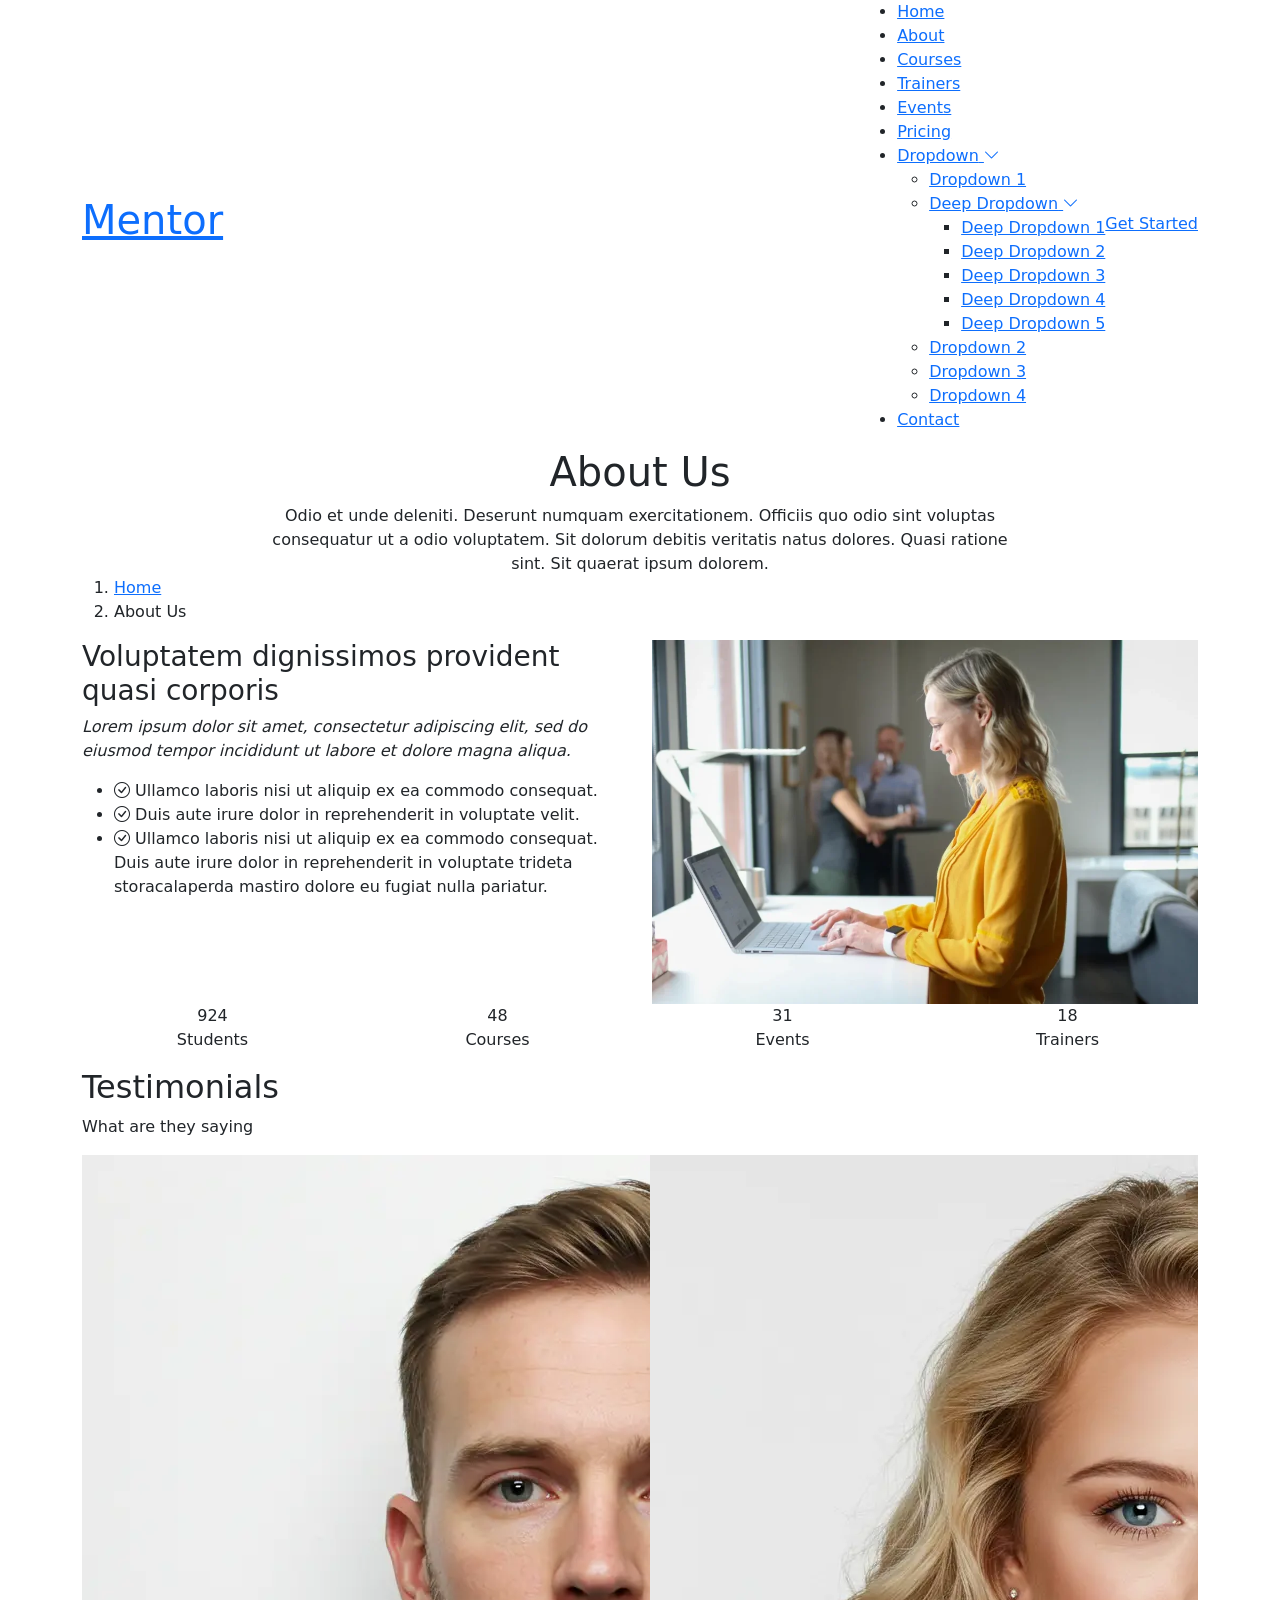
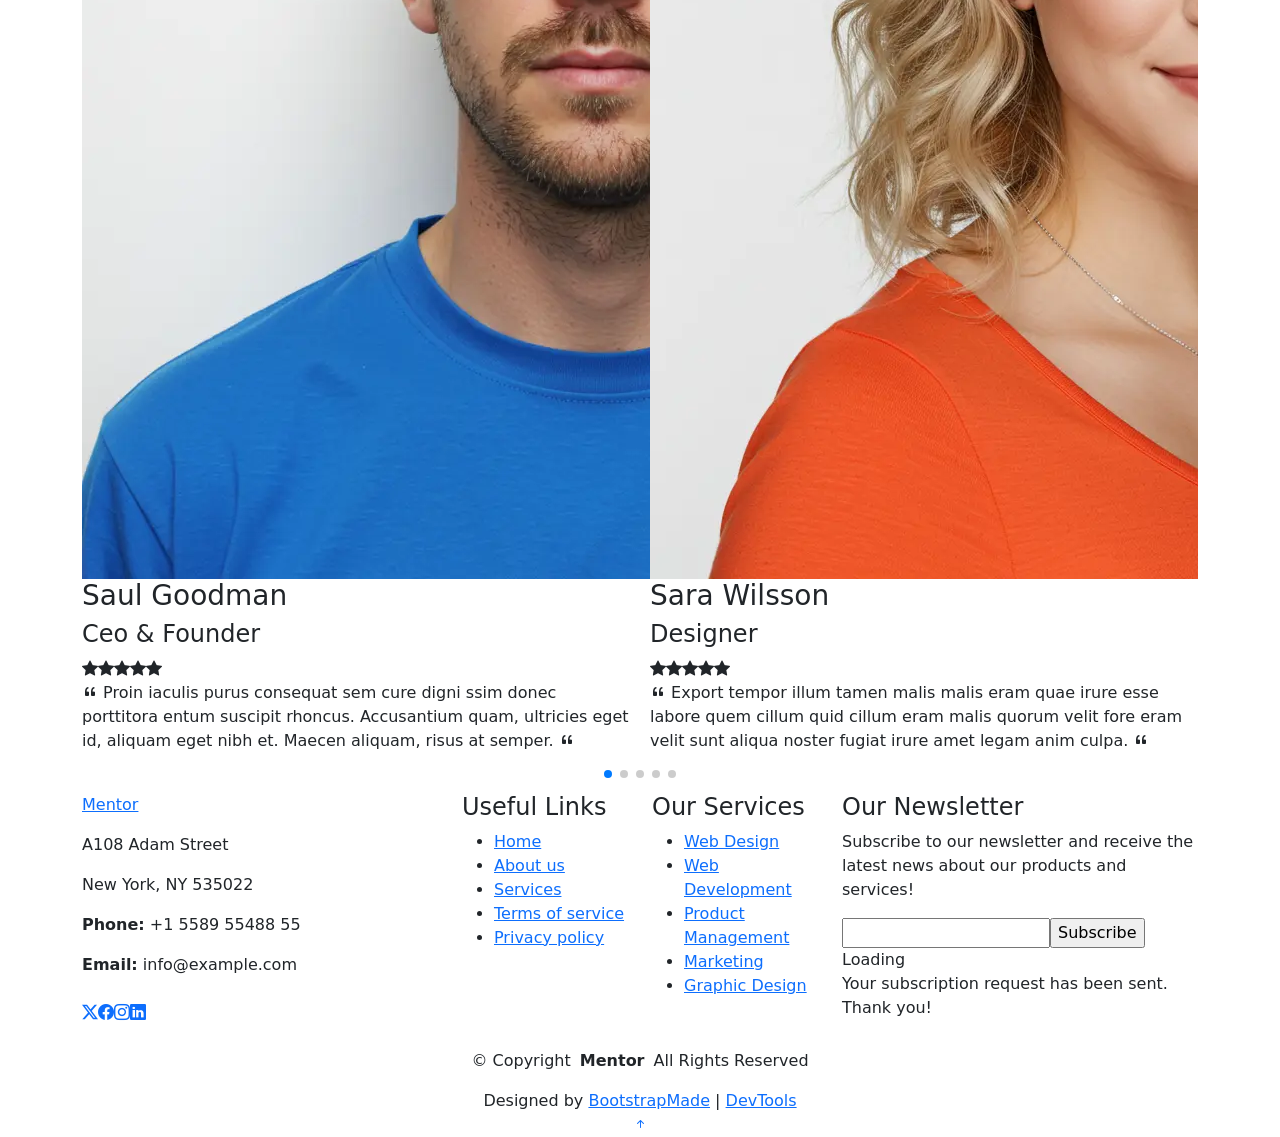
==== about.html @ c742a9a2 "first commit" ====
<!DOCTYPE html>
<html lang="en">

<head>
  <meta charset="utf-8">
  <meta content="width=device-width, initial-scale=1.0" name="viewport">
  <title>About - Mentor Bootstrap Template</title>
  <meta name="description" content="">
  <meta name="keywords" content="">

  <!-- Favicons -->
  <link href="assets/img/favicon.png" rel="icon">
  <link href="assets/img/apple-touch-icon.png" rel="apple-touch-icon">

  <!-- Fonts -->
  <link href="https://fonts.googleapis.com" rel="preconnect">
  <link href="https://fonts.gstatic.com" rel="preconnect" crossorigin>
  <link href="https://fonts.googleapis.com/css2?family=Open+Sans:ital,wght@0,300;0,400;0,500;0,600;0,700;0,800;1,300;1,400;1,500;1,600;1,700;1,800&family=Poppins:ital,wght@0,100;0,200;0,300;0,400;0,500;0,600;0,700;0,800;0,900;1,100;1,200;1,300;1,400;1,500;1,600;1,700;1,800;1,900&family=Raleway:ital,wght@0,100;0,200;0,300;0,400;0,500;0,600;0,700;0,800;0,900;1,100;1,200;1,300;1,400;1,500;1,600;1,700;1,800;1,900&display=swap" rel="stylesheet">

  <!-- Vendor CSS Files -->
  <link href="assets/vendor/bootstrap/css/bootstrap.min.css" rel="stylesheet">
  <link href="assets/vendor/bootstrap-icons/bootstrap-icons.css" rel="stylesheet">
  <link href="assets/vendor/aos/aos.css" rel="stylesheet">
  <link href="assets/vendor/glightbox/css/glightbox.min.css" rel="stylesheet">
  <link href="assets/vendor/swiper/swiper-bundle.min.css" rel="stylesheet">

  <!-- Main CSS File -->
  <link href="assets/css/main.css" rel="stylesheet">

  <!-- =======================================================
  * Template Name: Mentor
  * Template URL: https://bootstrapmade.com/mentor-free-education-bootstrap-theme/
  * Updated: Jul 07 2025 with Bootstrap v5.3.7
  * Author: BootstrapMade.com
  * License: https://bootstrapmade.com/license/
  ======================================================== -->
</head>

<body class="about-page">

  <header id="header" class="header d-flex align-items-center sticky-top">
    <div class="container-fluid container-xl position-relative d-flex align-items-center">

      <a href="index.html" class="logo d-flex align-items-center me-auto">
        <!-- Uncomment the line below if you also wish to use an image logo -->
        <!-- <img src="assets/img/logo.webp" alt=""> -->
        <h1 class="sitename">Mentor</h1>
      </a>

      <nav id="navmenu" class="navmenu">
        <ul>
          <li><a href="index.html">Home<br></a></li>
          <li><a href="about.html" class="active">About</a></li>
          <li><a href="courses.html">Courses</a></li>
          <li><a href="trainers.html">Trainers</a></li>
          <li><a href="events.html">Events</a></li>
          <li><a href="pricing.html">Pricing</a></li>
          <li class="dropdown"><a href="#"><span>Dropdown</span> <i class="bi bi-chevron-down toggle-dropdown"></i></a>
            <ul>
              <li><a href="#">Dropdown 1</a></li>
              <li class="dropdown"><a href="#"><span>Deep Dropdown</span> <i class="bi bi-chevron-down toggle-dropdown"></i></a>
                <ul>
                  <li><a href="#">Deep Dropdown 1</a></li>
                  <li><a href="#">Deep Dropdown 2</a></li>
                  <li><a href="#">Deep Dropdown 3</a></li>
                  <li><a href="#">Deep Dropdown 4</a></li>
                  <li><a href="#">Deep Dropdown 5</a></li>
                </ul>
              </li>
              <li><a href="#">Dropdown 2</a></li>
              <li><a href="#">Dropdown 3</a></li>
              <li><a href="#">Dropdown 4</a></li>
            </ul>
          </li>
          <li><a href="contact.html">Contact</a></li>
        </ul>
        <i class="mobile-nav-toggle d-xl-none bi bi-list"></i>
      </nav>

      <a class="btn-getstarted" href="courses.html">Get Started</a>

    </div>
  </header>

  <main class="main">

    <!-- Page Title -->
    <div class="page-title" data-aos="fade">
      <div class="heading">
        <div class="container">
          <div class="row d-flex justify-content-center text-center">
            <div class="col-lg-8">
              <h1>About Us<br></h1>
              <p class="mb-0">Odio et unde deleniti. Deserunt numquam exercitationem. Officiis quo odio sint voluptas consequatur ut a odio voluptatem. Sit dolorum debitis veritatis natus dolores. Quasi ratione sint. Sit quaerat ipsum dolorem.</p>
            </div>
          </div>
        </div>
      </div>
      <nav class="breadcrumbs">
        <div class="container">
          <ol>
            <li><a href="index.html">Home</a></li>
            <li class="current">About Us<br></li>
          </ol>
        </div>
      </nav>
    </div><!-- End Page Title -->

    <!-- About Us Section -->
    <section id="about-us" class="section about-us">

      <div class="container">

        <div class="row gy-4">

          <div class="col-lg-6 order-1 order-lg-2" data-aos="fade-up" data-aos-delay="100">
            <img src="assets/img/about/about-1.webp" class="img-fluid" alt="">
          </div>

          <div class="col-lg-6 order-2 order-lg-1 content" data-aos="fade-up" data-aos-delay="200">
            <h3>Voluptatem dignissimos provident quasi corporis</h3>
            <p class="fst-italic">
              Lorem ipsum dolor sit amet, consectetur adipiscing elit, sed do eiusmod tempor incididunt ut labore et dolore
              magna aliqua.
            </p>
            <ul>
              <li><i class="bi bi-check-circle"></i> <span>Ullamco laboris nisi ut aliquip ex ea commodo consequat.</span></li>
              <li><i class="bi bi-check-circle"></i> <span>Duis aute irure dolor in reprehenderit in voluptate velit.</span></li>
              <li><i class="bi bi-check-circle"></i> <span>Ullamco laboris nisi ut aliquip ex ea commodo consequat. Duis aute irure dolor in reprehenderit in voluptate trideta storacalaperda mastiro dolore eu fugiat nulla pariatur.</span></li>
            </ul>
          </div>

        </div>

      </div>

    </section><!-- /About Us Section -->

    <!-- Counts Section -->
    <section id="counts" class="section counts light-background">

      <div class="container" data-aos="fade-up" data-aos-delay="100">

        <div class="row gy-4">

          <div class="col-lg-3 col-md-6">
            <div class="stats-item text-center w-100 h-100">
              <span data-purecounter-start="0" data-purecounter-end="1232" data-purecounter-duration="1" class="purecounter"></span>
              <p>Students</p>
            </div>
          </div><!-- End Stats Item -->

          <div class="col-lg-3 col-md-6">
            <div class="stats-item text-center w-100 h-100">
              <span data-purecounter-start="0" data-purecounter-end="64" data-purecounter-duration="1" class="purecounter"></span>
              <p>Courses</p>
            </div>
          </div><!-- End Stats Item -->

          <div class="col-lg-3 col-md-6">
            <div class="stats-item text-center w-100 h-100">
              <span data-purecounter-start="0" data-purecounter-end="42" data-purecounter-duration="1" class="purecounter"></span>
              <p>Events</p>
            </div>
          </div><!-- End Stats Item -->

          <div class="col-lg-3 col-md-6">
            <div class="stats-item text-center w-100 h-100">
              <span data-purecounter-start="0" data-purecounter-end="24" data-purecounter-duration="1" class="purecounter"></span>
              <p>Trainers</p>
            </div>
          </div><!-- End Stats Item -->

        </div>

      </div>

    </section><!-- /Counts Section -->

    <!-- Testimonials Section -->
    <section id="testimonials" class="testimonials section">

      <!-- Section Title -->
      <div class="container section-title" data-aos="fade-up">
        <h2>Testimonials</h2>
        <p>What are they saying</p>
      </div><!-- End Section Title -->

      <div class="container" data-aos="fade-up" data-aos-delay="100">

        <div class="swiper init-swiper">
          <script type="application/json" class="swiper-config">
            {
              "loop": true,
              "speed": 600,
              "autoplay": {
                "delay": 5000
              },
              "slidesPerView": "auto",
              "pagination": {
                "el": ".swiper-pagination",
                "type": "bullets",
                "clickable": true
              },
              "breakpoints": {
                "320": {
                  "slidesPerView": 1,
                  "spaceBetween": 40
                },
                "1200": {
                  "slidesPerView": 2,
                  "spaceBetween": 20
                }
              }
            }
          </script>
          <div class="swiper-wrapper">

            <div class="swiper-slide">
              <div class="testimonial-wrap">
                <div class="testimonial-item">
                  <img src="assets/img/person/person-m-9.webp" class="testimonial-img" alt="">
                  <h3>Saul Goodman</h3>
                  <h4>Ceo &amp; Founder</h4>
                  <div class="stars">
                    <i class="bi bi-star-fill"></i><i class="bi bi-star-fill"></i><i class="bi bi-star-fill"></i><i class="bi bi-star-fill"></i><i class="bi bi-star-fill"></i>
                  </div>
                  <p>
                    <i class="bi bi-quote quote-icon-left"></i>
                    <span>Proin iaculis purus consequat sem cure digni ssim donec porttitora entum suscipit rhoncus. Accusantium quam, ultricies eget id, aliquam eget nibh et. Maecen aliquam, risus at semper.</span>
                    <i class="bi bi-quote quote-icon-right"></i>
                  </p>
                </div>
              </div>
            </div><!-- End testimonial item -->

            <div class="swiper-slide">
              <div class="testimonial-wrap">
                <div class="testimonial-item">
                  <img src="assets/img/person/person-f-5.webp" class="testimonial-img" alt="">
                  <h3>Sara Wilsson</h3>
                  <h4>Designer</h4>
                  <div class="stars">
                    <i class="bi bi-star-fill"></i><i class="bi bi-star-fill"></i><i class="bi bi-star-fill"></i><i class="bi bi-star-fill"></i><i class="bi bi-star-fill"></i>
                  </div>
                  <p>
                    <i class="bi bi-quote quote-icon-left"></i>
                    <span>Export tempor illum tamen malis malis eram quae irure esse labore quem cillum quid cillum eram malis quorum velit fore eram velit sunt aliqua noster fugiat irure amet legam anim culpa.</span>
                    <i class="bi bi-quote quote-icon-right"></i>
                  </p>
                </div>
              </div>
            </div><!-- End testimonial item -->

            <div class="swiper-slide">
              <div class="testimonial-wrap">
                <div class="testimonial-item">
                  <img src="assets/img/person/person-f-12.webp" class="testimonial-img" alt="">
                  <h3>Jena Karlis</h3>
                  <h4>Store Owner</h4>
                  <div class="stars">
                    <i class="bi bi-star-fill"></i><i class="bi bi-star-fill"></i><i class="bi bi-star-fill"></i><i class="bi bi-star-fill"></i><i class="bi bi-star-fill"></i>
                  </div>
                  <p>
                    <i class="bi bi-quote quote-icon-left"></i>
                    <span>Enim nisi quem export duis labore cillum quae magna enim sint quorum nulla quem veniam duis minim tempor labore quem eram duis noster aute amet eram fore quis sint minim.</span>
                    <i class="bi bi-quote quote-icon-right"></i>
                  </p>
                </div>
              </div>
            </div><!-- End testimonial item -->

            <div class="swiper-slide">
              <div class="testimonial-wrap">
                <div class="testimonial-item">
                  <img src="assets/img/person/person-m-12.webp" class="testimonial-img" alt="">
                  <h3>Matt Brandon</h3>
                  <h4>Freelancer</h4>
                  <div class="stars">
                    <i class="bi bi-star-fill"></i><i class="bi bi-star-fill"></i><i class="bi bi-star-fill"></i><i class="bi bi-star-fill"></i><i class="bi bi-star-fill"></i>
                  </div>
                  <p>
                    <i class="bi bi-quote quote-icon-left"></i>
                    <span>Fugiat enim eram quae cillum dolore dolor amet nulla culpa multos export minim fugiat minim velit minim dolor enim duis veniam ipsum anim magna sunt elit fore quem dolore labore illum veniam.</span>
                    <i class="bi bi-quote quote-icon-right"></i>
                  </p>
                </div>
              </div>
            </div><!-- End testimonial item -->

            <div class="swiper-slide">
              <div class="testimonial-wrap">
                <div class="testimonial-item">
                  <img src="assets/img/person/person-m-13.webp" class="testimonial-img" alt="">
                  <h3>John Larson</h3>
                  <h4>Entrepreneur</h4>
                  <div class="stars">
                    <i class="bi bi-star-fill"></i><i class="bi bi-star-fill"></i><i class="bi bi-star-fill"></i><i class="bi bi-star-fill"></i><i class="bi bi-star-fill"></i>
                  </div>
                  <p>
                    <i class="bi bi-quote quote-icon-left"></i>
                    <span>Quis quorum aliqua sint quem legam fore sunt eram irure aliqua veniam tempor noster veniam enim culpa labore duis sunt culpa nulla illum cillum fugiat legam esse veniam culpa fore nisi cillum quid.</span>
                    <i class="bi bi-quote quote-icon-right"></i>
                  </p>
                </div>
              </div>
            </div><!-- End testimonial item -->

          </div>
          <div class="swiper-pagination"></div>
        </div>

      </div>

    </section><!-- /Testimonials Section -->

  </main>

  <footer id="footer" class="footer position-relative light-background">

    <div class="container footer-top">
      <div class="row gy-4">
        <div class="col-lg-4 col-md-6 footer-about">
          <a href="index.html" class="logo d-flex align-items-center">
            <span class="sitename">Mentor</span>
          </a>
          <div class="footer-contact pt-3">
            <p>A108 Adam Street</p>
            <p>New York, NY 535022</p>
            <p class="mt-3"><strong>Phone:</strong> <span>+1 5589 55488 55</span></p>
            <p><strong>Email:</strong> <span>info@example.com</span></p>
          </div>
          <div class="social-links d-flex mt-4">
            <a href=""><i class="bi bi-twitter-x"></i></a>
            <a href=""><i class="bi bi-facebook"></i></a>
            <a href=""><i class="bi bi-instagram"></i></a>
            <a href=""><i class="bi bi-linkedin"></i></a>
          </div>
        </div>

        <div class="col-lg-2 col-md-3 footer-links">
          <h4>Useful Links</h4>
          <ul>
            <li><a href="#">Home</a></li>
            <li><a href="#">About us</a></li>
            <li><a href="#">Services</a></li>
            <li><a href="#">Terms of service</a></li>
            <li><a href="#">Privacy policy</a></li>
          </ul>
        </div>

        <div class="col-lg-2 col-md-3 footer-links">
          <h4>Our Services</h4>
          <ul>
            <li><a href="#">Web Design</a></li>
            <li><a href="#">Web Development</a></li>
            <li><a href="#">Product Management</a></li>
            <li><a href="#">Marketing</a></li>
            <li><a href="#">Graphic Design</a></li>
          </ul>
        </div>

        <div class="col-lg-4 col-md-12 footer-newsletter">
          <h4>Our Newsletter</h4>
          <p>Subscribe to our newsletter and receive the latest news about our products and services!</p>
          <form action="#" method="post" class="email-form">
            <div class="newsletter-form"><input type="email" name="email"><input type="submit" value="Subscribe"></div>
            <div class="loading">Loading</div>
            <div class="error-message"></div>
            <div class="sent-message">Your subscription request has been sent. Thank you!</div>
          </form>
        </div>

      </div>
    </div>

    <div class="container copyright text-center mt-4">
      <p>© <span>Copyright</span> <strong class="px-1 sitename">Mentor</strong> <span>All Rights Reserved</span></p>
      <div class="credits">
        <!-- All the links in the footer should remain intact. -->
        <!-- You can delete the links only if you've purchased the pro version. -->
        <!-- Licensing information: https://bootstrapmade.com/license/ -->
        Designed by <a href="https://bootstrapmade.com/">BootstrapMade</a> | <a href="https://bootstrapmade.com/tools/">DevTools</a>
      </div>
    </div>

  </footer>

  <!-- Scroll Top -->
  <a href="#" id="scroll-top" class="scroll-top d-flex align-items-center justify-content-center"><i class="bi bi-arrow-up-short"></i></a>

  <!-- Preloader -->
  <div id="preloader"></div>

  <!-- Vendor JS Files -->
  <script src="assets/vendor/bootstrap/js/bootstrap.bundle.min.js"></script>
  <script src="assets/vendor/aos/aos.js"></script>
  <script src="assets/vendor/glightbox/js/glightbox.min.js"></script>
  <script src="assets/vendor/purecounter/purecounter_vanilla.js"></script>
  <script src="assets/vendor/swiper/swiper-bundle.min.js"></script>

  <!-- Main JS File -->
  <script src="assets/js/main.js"></script>

</body>

</html>
---- assets/css/main.css ----
/**
* Template Name: Mentor
* Template URL: https://bootstrapmade.com/mentor-free-education-bootstrap-theme/
* Updated: Jul 07 2025 with Bootstrap v5.3.7
* Author: BootstrapMade.com
* License: https://bootstrapmade.com/license/
*/

/*--------------------------------------------------------------
# Font & Color Variables
# Help: https://bootstrapmade.com/color-system/
--------------------------------------------------------------*/
/* Fonts */
:root {
  --default-font: "Open Sans",  system-ui, -apple-system, "Segoe UI", Roboto, "Helvetica Neue", Arial, "Noto Sans", "Liberation Sans", sans-serif, "Apple Color Emoji", "Segoe UI Emoji", "Segoe UI Symbol", "Noto Color Emoji";
  --heading-font: "Raleway",  sans-serif;
  --nav-font: "Poppins",  sans-serif;
}

/* Global Colors - The following color variables are used throughout the website. Updating them here will change the color scheme of the entire website */
:root { 
  --background-color: #ffffff; /* Background color for the entire website, including individual sections */
  --default-color: #444444; /* Default color used for the majority of the text content across the entire website */
  --heading-color: #37423b; /* Color for headings, subheadings and title throughout the website */
  --accent-color: #5fcf80; /* Accent color that represents your brand on the website. It's used for buttons, links, and other elements that need to stand out */
  --surface-color: #ffffff; /* The surface color is used as a background of boxed elements within sections, such as cards, icon boxes, or other elements that require a visual separation from the global background. */
  --contrast-color: #ffffff; /* Contrast color for text, ensuring readability against backgrounds of accent, heading, or default colors. */
}

/* Nav Menu Colors - The following color variables are used specifically for the navigation menu. They are separate from the global colors to allow for more customization options */
:root {
  --nav-color: #272828;  /* The default color of the main navmenu links */
  --nav-hover-color: #5fcf80; /* Applied to main navmenu links when they are hovered over or active */
  --nav-mobile-background-color: #ffffff; /* Used as the background color for mobile navigation menu */
  --nav-dropdown-background-color: #ffffff; /* Used as the background color for dropdown items that appear when hovering over primary navigation items */
  --nav-dropdown-color: #272828; /* Used for navigation links of the dropdown items in the navigation menu. */
  --nav-dropdown-hover-color: #5fcf80; /* Similar to --nav-hover-color, this color is applied to dropdown navigation links when they are hovered over. */
}

/* Color Presets - These classes override global colors when applied to any section or element, providing reuse of the sam color scheme. */

.light-background {
  --background-color: #f9f9f9;
  --surface-color: #ffffff;
}

.dark-background {
  --background-color: #060606;
  --default-color: #ffffff;
  --heading-color: #ffffff;
  --surface-color: #252525;
  --contrast-color: #ffffff;
}

/* Smooth scroll */
:root {
  scroll-behavior: smooth;
}

/*--------------------------------------------------------------
# General Styling & Shared Classes
--------------------------------------------------------------*/
body {
  color: var(--default-color);
  background-color: var(--background-color);
  font-family: var(--default-font);
}

a {
  color: var(--accent-color);
  text-decoration: none;
  transition: 0.3s;
}

a:hover {
  color: color-mix(in srgb, var(--accent-color), transparent 25%);
  text-decoration: none;
}

h1,
h2,
h3,
h4,
h5,
h6 {
  color: var(--heading-color);
  font-family: var(--heading-font);
}

/* Email Form Messages
------------------------------*/
.email-form .error-message {
  display: none;
  background: #df1529;
  color: #ffffff;
  text-align: left;
  padding: 15px;
  margin-bottom: 24px;
  font-weight: 600;
}

.email-form .sent-message {
  display: none;
  color: #ffffff;
  background: #059652;
  text-align: center;
  padding: 15px;
  margin-bottom: 24px;
  font-weight: 600;
}

.email-form .loading {
  display: none;
  background: var(--surface-color);
  text-align: center;
  padding: 15px;
  margin-bottom: 24px;
}

.email-form .loading:before {
  content: "";
  display: inline-block;
  border-radius: 50%;
  width: 24px;
  height: 24px;
  margin: 0 10px -6px 0;
  border: 3px solid var(--accent-color);
  border-top-color: var(--surface-color);
  animation: email-form-loading 1s linear infinite;
}

@keyframes email-form-loading {
  0% {
    transform: rotate(0deg);
  }

  100% {
    transform: rotate(360deg);
  }
}

/* Pulsating Play Button
------------------------------*/
.pulsating-play-btn {
  width: 94px;
  height: 94px;
  background: radial-gradient(var(--accent-color) 50%, color-mix(in srgb, var(--accent-color), transparent 75%) 52%);
  border-radius: 50%;
  display: block;
  position: relative;
  overflow: hidden;
}

.pulsating-play-btn:before {
  content: "";
  position: absolute;
  width: 120px;
  height: 120px;
  animation-delay: 0s;
  animation: pulsate-play-btn 2s;
  animation-direction: forwards;
  animation-iteration-count: infinite;
  animation-timing-function: steps;
  opacity: 1;
  border-radius: 50%;
  border: 5px solid color-mix(in srgb, var(--accent-color), transparent 30%);
  top: -15%;
  left: -15%;
  background: rgba(198, 16, 0, 0);
}

.pulsating-play-btn:after {
  content: "";
  position: absolute;
  left: 50%;
  top: 50%;
  transform: translateX(-40%) translateY(-50%);
  width: 0;
  height: 0;
  border-top: 10px solid transparent;
  border-bottom: 10px solid transparent;
  border-left: 15px solid #fff;
  z-index: 100;
  transition: all 400ms cubic-bezier(0.55, 0.055, 0.675, 0.19);
}

.pulsating-play-btn:hover:before {
  content: "";
  position: absolute;
  left: 50%;
  top: 50%;
  transform: translateX(-40%) translateY(-50%);
  width: 0;
  height: 0;
  border: none;
  border-top: 10px solid transparent;
  border-bottom: 10px solid transparent;
  border-left: 15px solid #fff;
  z-index: 200;
  animation: none;
  border-radius: 0;
}

.pulsating-play-btn:hover:after {
  border-left: 15px solid var(--accent-color);
  transform: scale(20);
}

@keyframes pulsate-play-btn {
  0% {
    transform: scale(0.6, 0.6);
    opacity: 1;
  }

  100% {
    transform: scale(1, 1);
    opacity: 0;
  }
}

/*--------------------------------------------------------------
# Global Header
--------------------------------------------------------------*/
.header {
  color: var(--default-color);
  background-color: var(--background-color);
  padding: 15px 0;
  transition: all 0.5s;
  z-index: 997;
}

.header .logo {
  line-height: 1;
}

.header .logo img {
  max-height: 36px;
  margin-right: 8px;
}

.header .logo h1 {
  font-weight: 700;
  font-size: 30px;
  margin: 0;
  letter-spacing: 1px;
  text-transform: uppercase;
  color: var(--accent-color);
}

.header .btn-getstarted,
.header .btn-getstarted:focus {
  color: var(--contrast-color);
  background: var(--accent-color);
  font-size: 14px;
  padding: 8px 25px;
  margin: 0 0 0 30px;
  border-radius: 50px;
  transition: 0.3s;
}

.header .btn-getstarted:hover,
.header .btn-getstarted:focus:hover {
  color: var(--contrast-color);
  background: color-mix(in srgb, var(--accent-color), transparent 15%);
}

@media (max-width: 1200px) {
  .header .logo {
    order: 1;
  }

  .header .btn-getstarted {
    order: 2;
    margin: 0 15px 0 0;
    padding: 6px 15px;
  }

  .header .navmenu {
    order: 3;
  }
}

.scrolled .header {
  box-shadow: 0px 0 18px rgba(0, 0, 0, 0.1);
}

/*--------------------------------------------------------------
# Navigation Menu
--------------------------------------------------------------*/
/* Navmenu - Desktop */
@media (min-width: 1200px) {
  .navmenu {
    padding: 0;
  }

  .navmenu ul {
    margin: 0;
    padding: 0;
    display: flex;
    list-style: none;
    align-items: center;
  }

  .navmenu li {
    position: relative;
  }

  .navmenu a,
  .navmenu a:focus {
    color: var(--nav-color);
    padding: 18px 15px;
    font-size: 16px;
    font-family: var(--nav-font);
    font-weight: 400;
    display: flex;
    align-items: center;
    justify-content: space-between;
    white-space: nowrap;
    transition: 0.3s;
  }

  .navmenu a i,
  .navmenu a:focus i {
    font-size: 12px;
    line-height: 0;
    margin-left: 5px;
    transition: 0.3s;
  }

  .navmenu li:last-child a {
    padding-right: 0;
  }

  .navmenu li:hover>a,
  .navmenu .active,
  .navmenu .active:focus {
    color: var(--nav-hover-color);
  }

  .navmenu .dropdown ul {
    margin: 0;
    padding: 10px 0;
    background: var(--nav-dropdown-background-color);
    display: block;
    position: absolute;
    visibility: hidden;
    left: 14px;
    top: 130%;
    opacity: 0;
    transition: 0.3s;
    border-radius: 4px;
    z-index: 99;
    box-shadow: 0px 0px 30px rgba(0, 0, 0, 0.1);
  }

  .navmenu .dropdown ul li {
    min-width: 200px;
  }

  .navmenu .dropdown ul a {
    padding: 10px 20px;
    font-size: 15px;
    text-transform: none;
    color: var(--nav-dropdown-color);
  }

  .navmenu .dropdown ul a i {
    font-size: 12px;
  }

  .navmenu .dropdown ul a:hover,
  .navmenu .dropdown ul .active:hover,
  .navmenu .dropdown ul li:hover>a {
    color: var(--nav-dropdown-hover-color);
  }

  .navmenu .dropdown:hover>ul {
    opacity: 1;
    top: 100%;
    visibility: visible;
  }

  .navmenu .dropdown .dropdown ul {
    top: 0;
    left: -90%;
    visibility: hidden;
  }

  .navmenu .dropdown .dropdown:hover>ul {
    opacity: 1;
    top: 0;
    left: -100%;
    visibility: visible;
  }
}

/* Navmenu - Mobile */
@media (max-width: 1199px) {
  .mobile-nav-toggle {
    color: var(--nav-color);
    font-size: 28px;
    line-height: 0;
    margin-right: 10px;
    cursor: pointer;
    transition: color 0.3s;
  }

  .navmenu {
    padding: 0;
    z-index: 9997;
  }

  .navmenu ul {
    display: none;
    list-style: none;
    position: absolute;
    inset: 60px 20px 20px 20px;
    padding: 10px 0;
    margin: 0;
    border-radius: 6px;
    background-color: var(--nav-mobile-background-color);
    border: 1px solid color-mix(in srgb, var(--default-color), transparent 90%);
    box-shadow: none;
    overflow-y: auto;
    transition: 0.3s;
    z-index: 9998;
  }

  .navmenu a,
  .navmenu a:focus {
    color: var(--nav-dropdown-color);
    padding: 10px 20px;
    font-family: var(--nav-font);
    font-size: 17px;
    font-weight: 500;
    display: flex;
    align-items: center;
    justify-content: space-between;
    white-space: nowrap;
    transition: 0.3s;
  }

  .navmenu a i,
  .navmenu a:focus i {
    font-size: 12px;
    line-height: 0;
    margin-left: 5px;
    width: 30px;
    height: 30px;
    display: flex;
    align-items: center;
    justify-content: center;
    border-radius: 50%;
    transition: 0.3s;
    background-color: color-mix(in srgb, var(--accent-color), transparent 90%);
  }

  .navmenu a i:hover,
  .navmenu a:focus i:hover {
    background-color: var(--accent-color);
    color: var(--contrast-color);
  }

  .navmenu a:hover,
  .navmenu .active,
  .navmenu .active:focus {
    color: var(--nav-dropdown-hover-color);
  }

  .navmenu .active i,
  .navmenu .active:focus i {
    background-color: var(--accent-color);
    color: var(--contrast-color);
    transform: rotate(180deg);
  }

  .navmenu .dropdown ul {
    position: static;
    display: none;
    z-index: 99;
    padding: 10px 0;
    margin: 10px 20px;
    background-color: var(--nav-dropdown-background-color);
    transition: all 0.5s ease-in-out;
  }

  .navmenu .dropdown ul ul {
    background-color: rgba(33, 37, 41, 0.1);
  }

  .navmenu .dropdown>.dropdown-active {
    display: block;
    background-color: rgba(33, 37, 41, 0.03);
  }

  .mobile-nav-active {
    overflow: hidden;
  }

  .mobile-nav-active .mobile-nav-toggle {
    color: #fff;
    position: absolute;
    font-size: 32px;
    top: 15px;
    right: 15px;
    margin-right: 0;
    z-index: 9999;
  }

  .mobile-nav-active .navmenu {
    position: fixed;
    overflow: hidden;
    inset: 0;
    background: rgba(33, 37, 41, 0.8);
    transition: 0.3s;
  }

  .mobile-nav-active .navmenu>ul {
    display: block;
  }
}

/*--------------------------------------------------------------
# Global Footer
--------------------------------------------------------------*/
.footer {
  color: var(--default-color);
  background-color: var(--background-color);
  font-size: 14px;
  padding-bottom: 50px;
  position: relative;
}

.footer .footer-top {
  padding-top: 50px;
}

.footer .footer-about .logo {
  margin-bottom: 0;
}

.footer .footer-about .logo img {
  max-height: 40px;
  margin-right: 6px;
}

.footer .footer-about .logo span {
  font-size: 26px;
  font-weight: 700;
  letter-spacing: 1px;
  font-family: var(--heading-font);
  color: var(--heading-color);
}

.footer .footer-about p {
  font-size: 14px;
  font-family: var(--heading-font);
}

.footer .social-links a {
  display: flex;
  align-items: center;
  justify-content: center;
  width: 40px;
  height: 40px;
  border-radius: 50%;
  border: 1px solid color-mix(in srgb, var(--default-color), transparent 50%);
  font-size: 16px;
  color: color-mix(in srgb, var(--default-color), transparent 30%);
  margin-right: 10px;
  transition: 0.3s;
}

.footer .social-links a:hover {
  color: var(--accent-color);
  border-color: var(--accent-color);
}

.footer h4 {
  font-size: 16px;
  font-weight: bold;
  position: relative;
  padding-bottom: 12px;
}

.footer .footer-links {
  margin-bottom: 30px;
}

.footer .footer-links ul {
  list-style: none;
  padding: 0;
  margin: 0;
}

.footer .footer-links ul i {
  padding-right: 2px;
  font-size: 12px;
  line-height: 0;
}

.footer .footer-links ul li {
  padding: 10px 0;
  display: flex;
  align-items: center;
}

.footer .footer-links ul li:first-child {
  padding-top: 0;
}

.footer .footer-links ul a {
  color: color-mix(in srgb, var(--default-color), transparent 30%);
  display: inline-block;
  line-height: 1;
}

.footer .footer-links ul a:hover {
  color: var(--accent-color);
}

.footer .footer-contact p {
  margin-bottom: 5px;
}

.footer .footer-newsletter .newsletter-form {
  margin-top: 30px;
  margin-bottom: 15px;
  padding: 6px 8px;
  position: relative;
  border-radius: 50px;
  border: 1px solid color-mix(in srgb, var(--default-color), transparent 80%);
  display: flex;
  background-color: var(--surface-color);
  transition: 0.3s;
}

.footer .footer-newsletter .newsletter-form:focus-within {
  border-color: var(--accent-color);
}

.footer .footer-newsletter .newsletter-form input[type=email] {
  border: 0;
  padding: 4px 8px;
  width: 100%;
  background-color: var(--surface-color);
  color: var(--default-color);
}

.footer .footer-newsletter .newsletter-form input[type=email]:focus-visible {
  outline: none;
}

.footer .footer-newsletter .newsletter-form input[type=submit] {
  border: 0;
  font-size: 16px;
  padding: 0 20px 2px 20px;
  margin: -7px -8px -7px 0;
  background: var(--accent-color);
  color: var(--contrast-color);
  transition: 0.3s;
  border-radius: 50px;
}

.footer .footer-newsletter .newsletter-form input[type=submit]:hover {
  background: color-mix(in srgb, var(--accent-color), transparent 20%);
}

.footer .copyright {
  padding-top: 25px;
  padding-bottom: 25px;
  background-color: color-mix(in srgb, var(--default-color), transparent 95%);
}

.footer .copyright p {
  margin-bottom: 0;
}

.footer .credits {
  margin-top: 6px;
  font-size: 13px;
}

/*--------------------------------------------------------------
# Preloader
--------------------------------------------------------------*/
#preloader {
  position: fixed;
  inset: 0;
  z-index: 999999;
  overflow: hidden;
  background: var(--background-color);
  transition: all 0.6s ease-out;
}

#preloader:before {
  content: "";
  position: fixed;
  top: calc(50% - 30px);
  left: calc(50% - 30px);
  border: 6px solid #ffffff;
  border-color: var(--accent-color) transparent var(--accent-color) transparent;
  border-radius: 50%;
  width: 60px;
  height: 60px;
  animation: animate-preloader 1.5s linear infinite;
}

@keyframes animate-preloader {
  0% {
    transform: rotate(0deg);
  }

  100% {
    transform: rotate(360deg);
  }
}

/*--------------------------------------------------------------
# Scroll Top Button
--------------------------------------------------------------*/
.scroll-top {
  position: fixed;
  visibility: hidden;
  opacity: 0;
  right: 15px;
  bottom: -15px;
  z-index: 99999;
  background-color: var(--accent-color);
  width: 44px;
  height: 44px;
  border-radius: 50px;
  transition: all 0.4s;
}

.scroll-top i {
  font-size: 24px;
  color: var(--contrast-color);
  line-height: 0;
}

.scroll-top:hover {
  background-color: color-mix(in srgb, var(--accent-color), transparent 20%);
  color: var(--contrast-color);
}

.scroll-top.active {
  visibility: visible;
  opacity: 1;
  bottom: 15px;
}

/*--------------------------------------------------------------
# Disable aos animation delay on mobile devices
--------------------------------------------------------------*/
@media screen and (max-width: 768px) {
  [data-aos-delay] {
    transition-delay: 0 !important;
  }
}

/*--------------------------------------------------------------
# Global Page Titles & Breadcrumbs
--------------------------------------------------------------*/
.page-title {
  --default-color: var(--contrast-color);
  --background-color: var(--accent-color);
  --heading-color: var(--contrast-color);
  color: var(--default-color);
  background-color: var(--background-color);
  position: relative;
}

.page-title .heading {
  padding: 80px 0;
  border-top: 1px solid color-mix(in srgb, var(--default-color), transparent 90%);
}

.page-title .heading h1 {
  font-size: 38px;
  font-weight: 700;
}

.page-title nav {
  background-color: color-mix(in srgb, var(--accent-color) 90%, black 5%);
  padding: 20px 0;
}

.page-title nav a {
  color: var(--default-color);
}

.page-title nav ol {
  display: flex;
  flex-wrap: wrap;
  list-style: none;
  margin: 0;
  font-size: 16px;
  font-weight: 600;
}

.page-title nav ol li+li {
  padding-left: 10px;
}

.page-title nav ol li+li::before {
  content: "/";
  display: inline-block;
  padding-right: 10px;
  color: color-mix(in srgb, var(--default-color), transparent 70%);
}

/*--------------------------------------------------------------
# Global Sections
--------------------------------------------------------------*/
section,
.section {
  color: var(--default-color);
  background-color: var(--background-color);
  padding: 60px 0;
  scroll-margin-top: 900px;
  overflow: clip;
}

@media (max-width: 1199px) {

  section,
  .section {
    scroll-margin-top: 66px;
  }
}

/*--------------------------------------------------------------
# Global Section Titles
--------------------------------------------------------------*/
.section-title {
  padding-bottom: 60px;
  position: relative;
}

.section-title h2 {
  font-size: 14px;
  font-weight: 500;
  padding: 0;
  line-height: 1px;
  margin: 0;
  letter-spacing: 1.5px;
  text-transform: uppercase;
  color: color-mix(in srgb, var(--default-color), transparent 50%);
  position: relative;
}

.section-title h2::after {
  content: "";
  width: 120px;
  height: 1px;
  display: inline-block;
  background: var(--accent-color);
  margin: 4px 10px;
}

.section-title p {
  color: var(--heading-color);
  margin: 0;
  font-size: 36px;
  font-weight: 700;
  font-family: var(--nav-font);
  text-transform: uppercase;
}

/*--------------------------------------------------------------
# Hero Section
--------------------------------------------------------------*/
.hero {
  width: 100%;
  min-height: 80vh;
  position: relative;
  padding: 80px 0;
  display: flex;
  align-items: center;
  justify-content: center;
  color: var(--default-color);
}

.hero img {
  position: absolute;
  inset: 0;
  display: block;
  width: 100%;
  height: 100%;
  object-fit: cover;
  z-index: 1;
}

.hero:before {
  content: "";
  background: color-mix(in srgb, var(--background-color), transparent 60%);
  position: absolute;
  inset: 0;
  z-index: 2;
}

.hero .container {
  position: relative;
  z-index: 3;
}

.hero h2 {
  margin: 0;
  font-size: 48px;
  font-weight: 700;
}

.hero p {
  color: color-mix(in srgb, var(--default-color), transparent 20%);
  margin: 10px 0 0 0;
  font-size: 24px;
}

.hero .btn-get-started {
  font-weight: 500;
  font-size: 15px;
  letter-spacing: 1px;
  display: inline-block;
  padding: 8px 35px 10px 35px;
  border-radius: 50px;
  transition: 0.4s;
  margin-top: 30px;
  border: 2px solid var(--default-color);
  color: var(--default-color);
}

.hero .btn-get-started:hover {
  background: var(--accent-color);
  border: 2px solid var(--accent-color);
}

@media (max-width: 768px) {
  .hero h2 {
    font-size: 32px;
  }

  .hero p {
    font-size: 18px;
  }
}

/*--------------------------------------------------------------
# About Section
--------------------------------------------------------------*/
.about .content h3 {
  font-size: 2rem;
  font-weight: 700;
}

.about .content ul {
  list-style: none;
  padding: 0;
}

.about .content ul li {
  padding-bottom: 10px;
}

.about .content ul i {
  font-size: 1.25rem;
  margin-right: 4px;
  color: var(--accent-color);
}

.about .content p:last-child {
  margin-bottom: 0;
}

.about .content .read-more {
  background: var(--accent-color);
  color: var(--contrast-color);
  font-family: var(--heading-font);
  font-weight: 500;
  font-size: 15px;
  letter-spacing: 1px;
  padding: 10px 24px 12px 24px;
  border-radius: 50px;
  transition: 0.3s;
  display: inline-flex;
  align-items: center;
  justify-content: center;
}

.about .content .read-more i {
  font-size: 18px;
  margin-left: 5px;
  line-height: 0;
  transition: 0.3s;
}

.about .content .read-more:hover {
  background: color-mix(in srgb, var(--accent-color), transparent 20%);
  padding-right: 19px;
}

.about .content .read-more:hover i {
  margin-left: 10px;
}

/*--------------------------------------------------------------
# Counts Section
--------------------------------------------------------------*/
.counts {
  padding: 25px 0;
}

.counts .stats-item {
  padding: 30px;
  width: 100%;
}

.counts .stats-item span {
  font-size: 48px;
  display: block;
  color: var(--accent-color);
  font-weight: 700;
}

.counts .stats-item p {
  color: color-mix(in srgb, var(--default-color), transparent 40%);
  padding: 0;
  margin: 0;
  font-family: var(--heading-font);
  font-size: 15px;
  font-weight: 600;
}

/*--------------------------------------------------------------
# Why Us Section
--------------------------------------------------------------*/
.why-us .why-box {
  color: var(--contrast-color);
  background: var(--accent-color);
  padding: 30px;
}

.why-us .why-box h3 {
  color: var(--contrast-color);
  font-weight: 700;
  font-size: 34px;
  margin-bottom: 30px;
}

.why-us .why-box p {
  margin-bottom: 30px;
}

.why-us .why-box .more-btn {
  display: inline-block;
  background: color-mix(in srgb, var(--contrast-color), transparent 85%);
  padding: 8px 40px 10px 40px;
  color: var(--contrast-color);
  transition: all ease-in-out 0.4s;
  border-radius: 50px;
}

.why-us .why-box .more-btn i {
  font-size: 14px;
}

.why-us .why-box .more-btn:hover {
  color: var(--accent-color);
  background: var(--surface-color);
}

.why-us .icon-box {
  background-color: var(--surface-color);
  text-align: center;
  padding: 40px 30px;
  width: 100%;
  height: 100%;
  border: 1px solid color-mix(in srgb, var(--default-color), transparent 90%);
}

.why-us .icon-box i {
  color: var(--accent-color);
  font-size: 32px;
  margin-bottom: 30px;
  background: color-mix(in srgb, var(--accent-color), transparent 95%);
  border-radius: 50px;
  display: flex;
  align-items: center;
  justify-content: center;
  width: 72px;
  height: 72px;
  transition: 0.3s;
}

.why-us .icon-box h4 {
  font-size: 20px;
  font-weight: 700;
  margin: 0 0 30px 0;
}

.why-us .icon-box p {
  font-size: 15px;
  color: color-mix(in srgb, var(--default-color), transparent 30%);
}

.why-us .icon-box:hover i {
  color: var(--contrast-color);
  background: var(--accent-color);
}

/*--------------------------------------------------------------
# Features Section
--------------------------------------------------------------*/
.features {
  padding: 10px 0;
}

.features .features-item {
  background-color: var(--surface-color);
  display: flex;
  align-items: center;
  padding: 20px;
  transition: 0.3s;
  border: 1px solid color-mix(in srgb, var(--default-color), transparent 90%);
  position: relative;
}

.features .features-item i {
  font-size: 32px;
  padding-right: 10px;
  line-height: 0;
}

.features .features-item h3 {
  font-weight: 700;
  margin: 0;
  padding: 0;
  line-height: 1;
  font-size: 16px;
}

.features .features-item h3 a {
  color: var(--heading-color);
  transition: 0.3s;
}

.features .features-item:hover {
  border-color: var(--accent-color);
}

.features .features-item:hover h3 a {
  color: var(--accent-color);
}

/*--------------------------------------------------------------
# Courses Section
--------------------------------------------------------------*/
.courses .course-item {
  background-color: var(--surface-color);
  border: 1px solid color-mix(in srgb, var(--default-color), transparent 90%);
  border-radius: 5px;
}

.courses .course-content {
  padding: 15px;
}

.courses .course-content h3 {
  font-weight: 700;
  font-size: 20px;
}

.courses .course-content h3 a {
  color: var(--heading-color);
  transition: 0.3s;
}

.courses .course-content h3 a:hover {
  color: var(--accent-color);
}

.courses .course-content .category {
  background: var(--accent-color);
  color: var(--contrast-color);
  font-size: 14px;
  padding: 6px 14px;
  margin: 0;
  border-radius: 5px;
}

.courses .course-content .price {
  margin: 0;
  font-weight: 700;
  font-size: 18px;
  color: color-mix(in srgb, var(--default-color), transparent 20%);
}

.courses .course-content .description {
  font-size: 14px;
  color: color-mix(in srgb, var(--default-color), transparent 20%);
}

.courses .trainer {
  padding-top: 15px;
  border-top: 1px solid color-mix(in srgb, var(--default-color), transparent 90%);
}

.courses .trainer .trainer-profile img {
  max-width: 50px;
  border-radius: 50px;
}

.courses .trainer .trainer-profile .trainer-link {
  padding-left: 10px;
  font-weight: 600;
  font-size: 16px;
  color: color-mix(in srgb, var(--default-color), transparent 20%);
  transition: 0.3s;
}

.courses .trainer .trainer-profile .trainer-link:hover {
  color: var(--accent-color);
}

.courses .trainer .trainer-rank {
  font-size: 18px;
  color: color-mix(in srgb, var(--default-color), transparent 60%);
}

.courses .trainer .trainer-rank .user-icon {
  font-size: 22px;
}

/*--------------------------------------------------------------
# Trainers Index Section
--------------------------------------------------------------*/
.trainers-index .member {
  background-color: var(--surface-color);
  border: 1px solid color-mix(in srgb, var(--default-color), transparent 90%);
  text-align: center;
  margin-bottom: 20px;
}

.trainers-index .member img {
  margin: -1px -1px 30px -1px;
}

.trainers-index .member .member-content {
  padding: 0 20px 30px 20px;
}

.trainers-index .member h4 {
  font-weight: 700;
  margin-bottom: 2px;
  font-size: 18px;
}

.trainers-index .member span {
  font-style: italic;
  display: block;
  font-size: 13px;
  color: color-mix(in srgb, var(--default-color), transparent 20%);
}

.trainers-index .member p {
  padding-top: 10px;
  font-size: 14px;
  font-style: italic;
  color: color-mix(in srgb, var(--default-color), transparent 40%);
}

.trainers-index .member .social {
  margin-top: 15px;
}

.trainers-index .member .social a {
  color: color-mix(in srgb, var(--default-color), transparent 60%);
  transition: 0.3s;
}

.trainers-index .member .social a:hover {
  color: var(--accent-color);
}

.trainers-index .member .social i {
  font-size: 18px;
  margin: 0 2px;
}

/*--------------------------------------------------------------
# About Us Section
--------------------------------------------------------------*/
.about-us .content h3 {
  font-size: 2rem;
  font-weight: 700;
}

.about-us .content ul {
  list-style: none;
  padding: 0;
}

.about-us .content ul li {
  padding-bottom: 10px;
}

.about-us .content ul i {
  font-size: 1.25rem;
  margin-right: 4px;
  color: var(--accent-color);
}

.about-us .content p:last-child {
  margin-bottom: 0;
}

/*--------------------------------------------------------------
# Testimonials Section
--------------------------------------------------------------*/
.testimonials .testimonial-wrap {
  padding-left: 50px;
}

.testimonials .testimonials-carousel,
.testimonials .testimonials-slider {
  overflow: hidden;
}

.testimonials .testimonial-item {
  background-color: var(--surface-color);
  border: 1px solid color-mix(in srgb, var(--default-color), transparent 90%);
  box-sizing: content-box;
  padding: 30px 30px 30px 60px;
  margin: 30px 15px;
  min-height: 200px;
  position: relative;
}

.testimonials .testimonial-item .testimonial-img {
  width: 90px;
  border-radius: 10px;
  border: 6px solid var(--background-color);
  position: absolute;
  left: -45px;
}

.testimonials .testimonial-item h3 {
  font-size: 18px;
  font-weight: bold;
  margin: 10px 0 5px 0;
}

.testimonials .testimonial-item h4 {
  color: color-mix(in srgb, var(--default-color), transparent 50%);
  font-size: 14px;
  margin: 0;
}

.testimonials .testimonial-item .stars {
  margin: 10px 0;
}

.testimonials .testimonial-item .stars i {
  color: #ffc107;
  margin: 0 1px;
}

.testimonials .testimonial-item .quote-icon-left,
.testimonials .testimonial-item .quote-icon-right {
  color: color-mix(in srgb, var(--accent-color), transparent 60%);
  font-size: 26px;
  line-height: 0;
}

.testimonials .testimonial-item .quote-icon-left {
  display: inline-block;
  left: -5px;
  position: relative;
}

.testimonials .testimonial-item .quote-icon-right {
  display: inline-block;
  right: -5px;
  position: relative;
  top: 10px;
  transform: scale(-1, -1);
}

.testimonials .testimonial-item p {
  font-style: italic;
  margin: 15px auto 15px auto;
}

.testimonials .swiper-wrapper {
  height: auto;
}

.testimonials .swiper-pagination {
  margin-top: 20px;
  position: relative;
}

.testimonials .swiper-pagination .swiper-pagination-bullet {
  width: 12px;
  height: 12px;
  background-color: var(--background-color);
  opacity: 1;
  border: 1px solid var(--accent-color);
}

.testimonials .swiper-pagination .swiper-pagination-bullet-active {
  background-color: var(--accent-color);
}

@media (max-width: 767px) {
  .testimonials .testimonial-wrap {
    padding-left: 0;
  }

  .testimonials .testimonials-carousel,
  .testimonials .testimonials-slider {
    overflow: hidden;
  }

  .testimonials .testimonial-item {
    padding: 30px;
    margin: 15px;
  }

  .testimonials .testimonial-item .testimonial-img {
    position: static;
    left: auto;
  }
}

/*--------------------------------------------------------------
# Course Details Section
--------------------------------------------------------------*/
.course-details .course-header {
  margin-bottom: 40px;
}

.course-details .course-header .course-image {
  margin-bottom: 20px;
  border-radius: 12px;
  overflow: hidden;
}

.course-details .course-header .course-image img {
  width: 100%;
  height: 400px;
  object-fit: cover;
}

.course-details .course-header .course-meta {
  display: flex;
  justify-content: space-between;
  align-items: center;
  flex-wrap: wrap;
  gap: 20px;
}

@media (max-width: 768px) {
  .course-details .course-header .course-meta {
    flex-direction: column;
    align-items: flex-start;
  }
}

.course-details .course-header .instructor {
  display: flex;
  align-items: center;
  gap: 15px;
}

.course-details .course-header .instructor .instructor-avatar {
  width: 60px;
  height: 60px;
  border-radius: 50%;
  object-fit: cover;
}

.course-details .course-header .instructor .instructor-info h6 {
  margin: 0;
  font-size: 16px;
  font-weight: 600;
  color: var(--heading-color);
}

.course-details .course-header .instructor .instructor-info span {
  font-size: 14px;
  color: color-mix(in srgb, var(--default-color), transparent 30%);
}

.course-details .course-header .course-stats {
  display: flex;
  gap: 25px;
}

@media (max-width: 576px) {
  .course-details .course-header .course-stats {
    flex-wrap: wrap;
    gap: 15px;
  }
}

.course-details .course-header .course-stats .stat-item {
  display: flex;
  align-items: center;
  gap: 8px;
  font-size: 14px;
  color: var(--default-color);
}

.course-details .course-header .course-stats .stat-item i {
  color: var(--accent-color);
}

.course-details .course-content {
  margin-bottom: 50px;
}

.course-details .course-content h2 {
  font-size: 32px;
  margin-bottom: 25px;
  color: var(--heading-color);
}

@media (max-width: 768px) {
  .course-details .course-content h2 {
    font-size: 26px;
  }
}

.course-details .course-content .course-description {
  margin-bottom: 40px;
}

.course-details .course-content .course-description p {
  font-size: 16px;
  line-height: 1.7;
  margin-bottom: 15px;
  color: var(--default-color);
}

.course-details .course-content .what-you-learn {
  background-color: var(--surface-color);
  padding: 30px;
  border-radius: 12px;
  border: 1px solid color-mix(in srgb, var(--default-color), transparent 90%);
}

.course-details .course-content .what-you-learn h3 {
  font-size: 24px;
  margin-bottom: 25px;
  color: var(--heading-color);
}

.course-details .course-content .what-you-learn .learn-list {
  list-style: none;
  padding: 0;
  margin: 0;
}

.course-details .course-content .what-you-learn .learn-list li {
  display: flex;
  align-items: flex-start;
  gap: 12px;
  margin-bottom: 15px;
  font-size: 15px;
  line-height: 1.6;
  color: var(--default-color);
}

.course-details .course-content .what-you-learn .learn-list li i {
  color: var(--accent-color);
  font-size: 18px;
  margin-top: 2px;
  flex-shrink: 0;
}

.course-details .course-curriculum {
  margin-bottom: 50px;
}

.course-details .course-curriculum h3 {
  font-size: 24px;
  margin-bottom: 30px;
  color: var(--heading-color);
}

.course-details .course-curriculum .curriculum-section {
  margin-bottom: 25px;
  border: 1px solid color-mix(in srgb, var(--default-color), transparent 90%);
  border-radius: 8px;
  overflow: hidden;
}

.course-details .course-curriculum .curriculum-section .section-header {
  background-color: var(--surface-color);
  padding: 20px;
  display: flex;
  justify-content: space-between;
  align-items: center;
  border-bottom: 1px solid color-mix(in srgb, var(--default-color), transparent 90%);
}

@media (max-width: 576px) {
  .course-details .course-curriculum .curriculum-section .section-header {
    flex-direction: column;
    align-items: flex-start;
    gap: 10px;
  }
}

.course-details .course-curriculum .curriculum-section .section-header h4 {
  font-size: 18px;
  margin: 0;
  color: var(--heading-color);
}

.course-details .course-curriculum .curriculum-section .section-header .lessons-count {
  font-size: 14px;
  color: color-mix(in srgb, var(--default-color), transparent 30%);
}

.course-details .course-curriculum .curriculum-section .lessons {
  padding: 0;
}

.course-details .course-curriculum .curriculum-section .lessons .lesson-item {
  padding: 15px 20px;
  display: flex;
  justify-content: space-between;
  align-items: center;
  border-bottom: 1px solid color-mix(in srgb, var(--default-color), transparent 95%);
  transition: background-color 0.3s;
}

.course-details .course-curriculum .curriculum-section .lessons .lesson-item:hover {
  background-color: color-mix(in srgb, var(--accent-color), transparent 95%);
}

.course-details .course-curriculum .curriculum-section .lessons .lesson-item:last-child {
  border-bottom: none;
}

.course-details .course-curriculum .curriculum-section .lessons .lesson-item .lesson-info {
  display: flex;
  align-items: center;
  gap: 12px;
}

.course-details .course-curriculum .curriculum-section .lessons .lesson-item .lesson-info i {
  color: var(--accent-color);
  font-size: 18px;
}

.course-details .course-curriculum .curriculum-section .lessons .lesson-item .lesson-info span {
  font-size: 15px;
  color: var(--default-color);
}

.course-details .course-curriculum .curriculum-section .lessons .lesson-item .lesson-duration {
  font-size: 14px;
  color: color-mix(in srgb, var(--default-color), transparent 40%);
  font-weight: 500;
}

.course-details .course-sidebar {
  position: sticky;
  top: 100px;
}

.course-details .course-sidebar .pricing-card {
  background-color: var(--surface-color);
  border: 1px solid color-mix(in srgb, var(--default-color), transparent 90%);
  border-radius: 12px;
  padding: 30px;
  text-align: center;
  margin-bottom: 30px;
  box-shadow: 0 5px 20px color-mix(in srgb, var(--default-color), transparent 90%);
}

.course-details .course-sidebar .pricing-card .price {
  margin-bottom: 10px;
}

.course-details .course-sidebar .pricing-card .price .currency {
  font-size: 24px;
  font-weight: 600;
  color: var(--accent-color);
  vertical-align: top;
}

.course-details .course-sidebar .pricing-card .price .amount {
  font-size: 48px;
  font-weight: 700;
  color: var(--accent-color);
}

.course-details .course-sidebar .pricing-card .price .period {
  font-size: 16px;
  color: color-mix(in srgb, var(--default-color), transparent 40%);
}

.course-details .course-sidebar .pricing-card .original-price {
  font-size: 18px;
  color: color-mix(in srgb, var(--default-color), transparent 50%);
  text-decoration: line-through;
  margin-bottom: 25px;
}

.course-details .course-sidebar .pricing-card .course-features {
  margin-bottom: 30px;
}

.course-details .course-sidebar .pricing-card .course-features .feature {
  display: flex;
  align-items: center;
  gap: 12px;
  margin-bottom: 12px;
  text-align: left;
}

.course-details .course-sidebar .pricing-card .course-features .feature i {
  color: var(--accent-color);
  font-size: 16px;
  width: 16px;
}

.course-details .course-sidebar .pricing-card .course-features .feature span {
  font-size: 14px;
  color: var(--default-color);
}

.course-details .course-sidebar .pricing-card .btn-enroll {
  width: 100%;
  padding: 15px;
  background-color: var(--accent-color);
  color: var(--contrast-color);
  border: none;
  border-radius: 8px;
  font-size: 16px;
  font-weight: 600;
  margin-bottom: 15px;
  transition: all 0.3s;
}

.course-details .course-sidebar .pricing-card .btn-enroll:hover {
  background-color: color-mix(in srgb, var(--accent-color), black 10%);
  transform: translateY(-2px);
}

.course-details .course-sidebar .pricing-card .btn-preview {
  width: 100%;
  padding: 15px;
  background-color: transparent;
  color: var(--accent-color);
  border: 2px solid var(--accent-color);
  border-radius: 8px;
  font-size: 16px;
  font-weight: 600;
  transition: all 0.3s;
}

.course-details .course-sidebar .pricing-card .btn-preview:hover {
  background-color: var(--accent-color);
  color: var(--contrast-color);
}

.course-details .course-sidebar .course-info-card {
  background-color: var(--surface-color);
  border: 1px solid color-mix(in srgb, var(--default-color), transparent 90%);
  border-radius: 12px;
  padding: 25px;
  margin-bottom: 30px;
}

.course-details .course-sidebar .course-info-card h4 {
  font-size: 18px;
  margin-bottom: 20px;
  color: var(--heading-color);
}

.course-details .course-sidebar .course-info-card .info-item {
  display: flex;
  justify-content: space-between;
  margin-bottom: 12px;
  padding-bottom: 12px;
  border-bottom: 1px solid color-mix(in srgb, var(--default-color), transparent 95%);
}

.course-details .course-sidebar .course-info-card .info-item:last-child {
  margin-bottom: 0;
  padding-bottom: 0;
  border-bottom: none;
}

.course-details .course-sidebar .course-info-card .info-item .label {
  font-size: 14px;
  font-weight: 600;
  color: var(--default-color);
}

.course-details .course-sidebar .course-info-card .info-item .value {
  font-size: 14px;
  color: color-mix(in srgb, var(--default-color), transparent 20%);
}

.course-details .course-sidebar .course-tags {
  background-color: var(--surface-color);
  border: 1px solid color-mix(in srgb, var(--default-color), transparent 90%);
  border-radius: 12px;
  padding: 25px;
}

.course-details .course-sidebar .course-tags h4 {
  font-size: 18px;
  margin-bottom: 20px;
  color: var(--heading-color);
}

.course-details .course-sidebar .course-tags .tags-list {
  display: flex;
  flex-wrap: wrap;
  gap: 10px;
}

.course-details .course-sidebar .course-tags .tags-list .tag {
  padding: 6px 12px;
  background-color: color-mix(in srgb, var(--accent-color), transparent 90%);
  color: var(--accent-color);
  border-radius: 20px;
  font-size: 12px;
  font-weight: 500;
  transition: all 0.3s;
}

.course-details .course-sidebar .course-tags .tags-list .tag:hover {
  background-color: var(--accent-color);
  color: var(--contrast-color);
}

@media (max-width: 768px) {
  .course-details .course-sidebar {
    position: static;
    margin-top: 40px;
  }
}

/*--------------------------------------------------------------
# Tabs Section
--------------------------------------------------------------*/
.tabs {
  padding-top: 30;
}

.tabs .nav-tabs {
  border: 0;
}

.tabs .nav-link {
  background-color: var(--background-color);
  border: 0;
  padding: 12px 15px;
  transition: 0.3s;
  color: var(--default-color);
  border-radius: 0;
  border-right: 2px solid color-mix(in srgb, var(--default-color), transparent 90%);
  font-weight: 600;
  font-size: 15px;
}

.tabs .nav-link:hover {
  color: var(--accent-color);
}

.tabs .nav-link.active {
  background-color: var(--surface-color);
  color: var(--accent-color);
  border-color: var(--accent-color);
}

.tabs .tab-pane.active {
  animation: fadeIn 0.5s ease-out;
}

.tabs .details h3 {
  font-size: 26px;
  font-weight: 600;
  margin-bottom: 20px;
}

.tabs .details p {
  color: color-mix(in srgb, var(--default-color), transparent 20%);
}

.tabs .details p:last-child {
  margin-bottom: 0;
}

@media (max-width: 992px) {
  .tabs .nav-link {
    border: 0;
    padding: 15px;
  }

  .tabs .nav-link.active {
    color: var(--accent-color);
    background: var(--accent-color);
  }
}

/*--------------------------------------------------------------
# Trainers Section
--------------------------------------------------------------*/
.trainers .member {
  position: relative;
}

.trainers .member .member-img {
  margin: 0 80px;
  border-radius: 50%;
  overflow: hidden;
  position: relative;
}

@media (max-width: 1024px) {
  .trainers .member .member-img {
    margin: 0 60px;
  }
}

.trainers .member .member-img img {
  position: relative;
  z-index: 1;
}

.trainers .member .member-img .social {
  position: absolute;
  inset: 0;
  background-color: rgba(0, 0, 0, 0.6);
  display: flex;
  justify-content: center;
  align-items: center;
  z-index: 2;
  padding-bottom: 20px;
  transition: 0.3s;
  visibility: hidden;
  opacity: 0;
}

.trainers .member .member-img .social a {
  transition: 0.3s;
  color: var(--contrast-color);
  font-size: 20px;
  margin: 0 8px;
}

.trainers .member .member-img .social a:hover {
  color: var(--accent-color);
}

.trainers .member .member-info {
  margin-top: 30px;
}

.trainers .member .member-info h4 {
  font-weight: 700;
  margin-bottom: 6px;
  font-size: 18px;
}

.trainers .member .member-info span {
  font-style: italic;
  display: block;
  font-size: 15px;
  color: color-mix(in srgb, var(--default-color), transparent 40%);
  margin-bottom: 10px;
}

.trainers .member .member-info p {
  margin-bottom: 0;
  font-size: 14px;
}

.trainers .member:hover .member-img .social {
  padding-bottom: 0;
  visibility: visible;
  opacity: 1;
}

/*--------------------------------------------------------------
# Events Section
--------------------------------------------------------------*/
.events .card {
  background-color: var(--background-color);
  border: 0;
  padding: 0 30px;
  margin-bottom: 60px;
  position: relative;
}

.events .card-img {
  width: calc(100% + 60px);
  margin-left: -30px;
  overflow: hidden;
  z-index: 9;
  border-radius: 0;
}

.events .card-img img {
  max-width: 100%;
  transition: all 0.3s ease-in-out;
}

.events .card-body {
  z-index: 10;
  background: var(--surface-color);
  border-top: 4px solid var(--surface-color);
  padding: 30px;
  box-shadow: 0px 2px 15px rgba(0, 0, 0, 0.1);
  margin-top: -60px;
  transition: 0.3s;
}

.events .card-title {
  font-weight: 700;
  text-align: center;
  margin-bottom: 20px;
}

.events .card-title a {
  color: var(--default-color);
  transition: 0.3s;
}

.events .card-text {
  color: color-mix(in srgb, var(--default-color), transparent 30%);
}

.events .card:hover img {
  transform: scale(1.1);
}

.events .card:hover .card-body {
  border-color: var(--accent-color);
}

.events .card:hover .card-body .card-title a {
  color: var(--accent-color);
}

/*--------------------------------------------------------------
# Pricing Section
--------------------------------------------------------------*/
.pricing .pricing-item {
  background-color: var(--surface-color);
  box-shadow: 0px 0px 4px rgba(0, 0, 0, 0.1);
  padding: 20px;
  text-align: center;
  border-radius: 5px;
  position: relative;
  overflow: hidden;
}

.pricing .pricing-item h3 {
  margin: -20px -20px 20px -20px;
  padding: 20px 15px;
  font-size: 16px;
  font-weight: 600;
  color: color-mix(in srgb, var(--default-color), transparent 20%);
  background: color-mix(in srgb, var(--default-color), transparent 95%);
}

.pricing .pricing-item h4 {
  font-size: 36px;
  font-weight: 600;
  font-family: var(--heading-font);
}

.pricing .pricing-item h4 sup {
  font-size: 20px;
  top: -15px;
  left: -3px;
}

.pricing .pricing-item h4 span {
  color: color-mix(in srgb, var(--default-color), transparent 40%);
  font-size: 16px;
  font-weight: 300;
}

.pricing .pricing-item ul {
  padding: 15px 0;
  list-style: none;
  text-align: center;
  line-height: 20px;
  font-size: 14px;
}

.pricing .pricing-item ul li {
  padding-bottom: 16px;
}

.pricing .pricing-item ul i {
  color: var(--accent-color);
  font-size: 18px;
  padding-right: 4px;
}

.pricing .pricing-item ul .na {
  color: color-mix(in srgb, var(--default-color), transparent 40%);
  text-decoration: line-through;
}

.pricing .btn-wrap {
  background: color-mix(in srgb, var(--default-color), transparent 95%);
  margin: 0 -20px -20px -20px;
  padding: 20px 15px;
  text-align: center;
}

.pricing .btn-buy {
  background: var(--accent-color);
  color: var(--contrast-color);
  display: inline-block;
  padding: 8px 35px 10px 35px;
  border-radius: 4px;
  transition: none;
  font-size: 14px;
  font-weight: 400;
  font-family: var(--heading-font);
  font-weight: 600;
  transition: 0.3s;
}

.pricing .btn-buy:hover {
  background: color-mix(in srgb, var(--accent-color), transparent 20%);
}

.pricing .featured h3 {
  background: var(--accent-color);
  color: var(--contrast-color);
}

.pricing .advanced {
  background: var(--accent-color);
  color: var(--contrast-color);
  width: 200px;
  position: absolute;
  top: 18px;
  right: -68px;
  transform: rotate(45deg);
  z-index: 1;
  font-size: 14px;
  padding: 1px 0 3px 0;
}

/*--------------------------------------------------------------
# Contact Section
--------------------------------------------------------------*/
.contact {
  padding-top: 8px;
  padding-bottom: 40px;
}

.contact .info-item+.info-item {
  margin-top: 40px;
}

.contact .info-item i {
  color: var(--contrast-color);
  background: var(--accent-color);
  font-size: 20px;
  width: 48px;
  height: 48px;
  display: flex;
  justify-content: center;
  align-items: center;
  border-radius: 50px;
  transition: all 0.3s ease-in-out;
  margin-right: 15px;
}

.contact .info-item h3 {
  padding: 0;
  font-size: 18px;
  font-weight: 700;
  margin-bottom: 5px;
}

.contact .info-item p {
  padding: 0;
  margin-bottom: 0;
  font-size: 14px;
}

.contact .email-form {
  height: 100%;
}

.contact .email-form input[type=text],
.contact .email-form input[type=email],
.contact .email-form textarea {
  font-size: 14px;
  padding: 10px 15px;
  box-shadow: none;
  border-radius: 0;
  color: var(--default-color);
  background-color: color-mix(in srgb, var(--background-color), transparent 50%);
  border-color: color-mix(in srgb, var(--default-color), transparent 80%);
}

.contact .email-form input[type=text]:focus,
.contact .email-form input[type=email]:focus,
.contact .email-form textarea:focus {
  border-color: var(--accent-color);
}

.contact .email-form input[type=text]::placeholder,
.contact .email-form input[type=email]::placeholder,
.contact .email-form textarea::placeholder {
  color: color-mix(in srgb, var(--default-color), transparent 70%);
}

.contact .email-form button[type=submit] {
  color: var(--contrast-color);
  background: var(--accent-color);
  border: 0;
  padding: 10px 30px 12px 30px;
  transition: 0.4s;
  border-radius: 50px;
}

.contact .email-form button[type=submit]:hover {
  background: color-mix(in srgb, var(--accent-color), transparent 20%);
}

/*--------------------------------------------------------------
# Starter Section Section
--------------------------------------------------------------*/
.starter-section {
  /* Add your styles here */
}
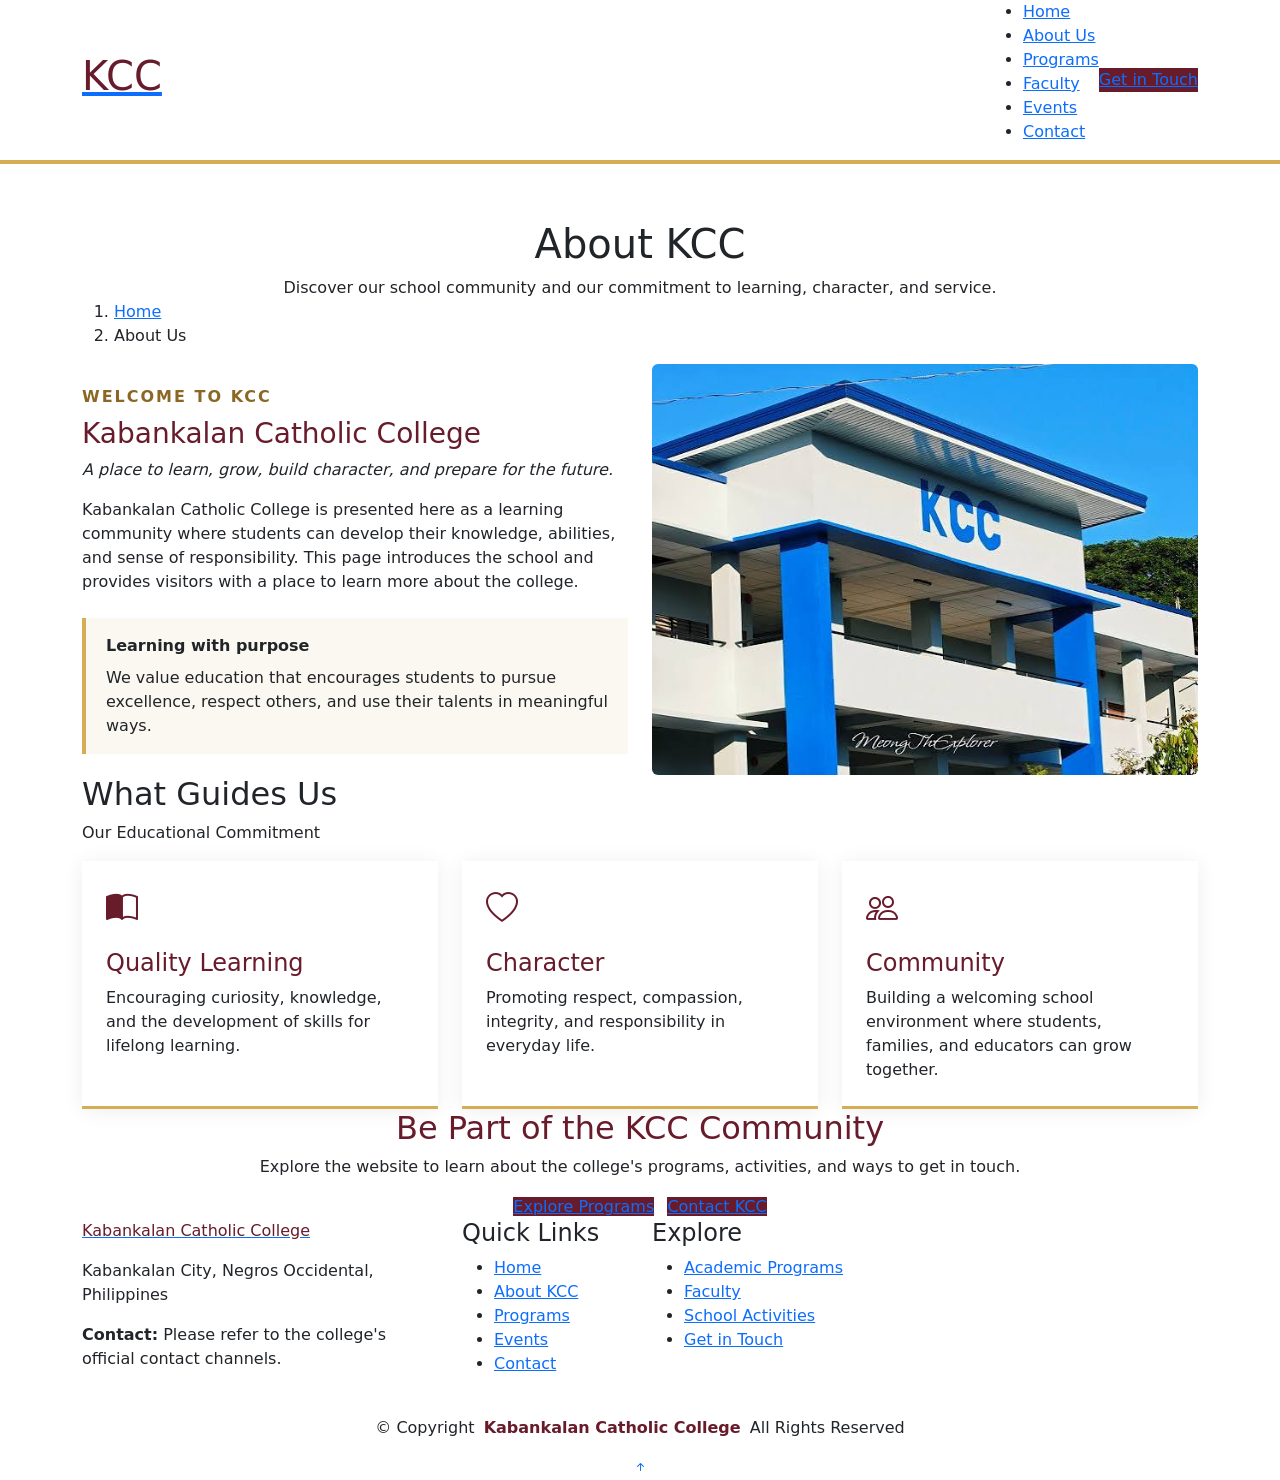
==== commit 4940cca2: "Added new pic about kcc" ====
--- a/about.html
+++ b/about.html
@@ -1,97 +1,72 @@
 <!DOCTYPE html>
 <html lang="en">
-
 <head>
   <meta charset="utf-8">
   <meta content="width=device-width, initial-scale=1.0" name="viewport">
-  <title>About - Mentor Bootstrap Template</title>
-  <meta name="description" content="">
-  <meta name="keywords" content="">
+  <title>About Us | Kabankalan Catholic College</title>
+  <meta name="description" content="Learn more about Kabankalan Catholic College, its educational commitment, and its community.">
+  <meta name="keywords" content="Kabankalan Catholic College, KCC, About KCC">
 
-  <!-- Favicons -->
   <link href="assets/img/favicon.png" rel="icon">
   <link href="assets/img/apple-touch-icon.png" rel="apple-touch-icon">
 
-  <!-- Fonts -->
   <link href="https://fonts.googleapis.com" rel="preconnect">
   <link href="https://fonts.gstatic.com" rel="preconnect" crossorigin>
-  <link href="https://fonts.googleapis.com/css2?family=Open+Sans:ital,wght@0,300;0,400;0,500;0,600;0,700;0,800;1,300;1,400;1,500;1,600;1,700;1,800&family=Poppins:ital,wght@0,100;0,200;0,300;0,400;0,500;0,600;0,700;0,800;0,900;1,100;1,200;1,300;1,400;1,500;1,600;1,700;1,800;1,900&family=Raleway:ital,wght@0,100;0,200;0,300;0,400;0,500;0,600;0,700;0,800;0,900;1,100;1,200;1,300;1,400;1,500;1,600;1,700;1,800;1,900&display=swap" rel="stylesheet">
+  <link href="https://fonts.googleapis.com/css2?family=Open+Sans:wght@300;400;500;600;700;800&family=Poppins:wght@300;400;500;600;700;800&family=Raleway:wght@300;400;500;600;700;800&display=swap" rel="stylesheet">
 
-  <!-- Vendor CSS Files -->
   <link href="assets/vendor/bootstrap/css/bootstrap.min.css" rel="stylesheet">
   <link href="assets/vendor/bootstrap-icons/bootstrap-icons.css" rel="stylesheet">
   <link href="assets/vendor/aos/aos.css" rel="stylesheet">
   <link href="assets/vendor/glightbox/css/glightbox.min.css" rel="stylesheet">
   <link href="assets/vendor/swiper/swiper-bundle.min.css" rel="stylesheet">
-
-  <!-- Main CSS File -->
   <link href="assets/css/main.css" rel="stylesheet">
 
-  <!-- =======================================================
-  * Template Name: Mentor
-  * Template URL: https://bootstrapmade.com/mentor-free-education-bootstrap-theme/
-  * Updated: Jul 07 2025 with Bootstrap v5.3.7
-  * Author: BootstrapMade.com
-  * License: https://bootstrapmade.com/license/
-  ======================================================== -->
+  <!-- KCC page color accents; the original template stylesheet remains in use. -->
+  <style>
+    :root { --kcc-maroon: #681b2b; --kcc-gold: #d5ad55; }
+    .sitename, .footer .sitename { color: var(--kcc-maroon); }
+    .btn-getstarted, .about-kcc .kcc-label { background: var(--kcc-maroon); }
+    .btn-getstarted:hover { background: #49121e; }
+    .page-title .heading { border-top: 4px solid var(--kcc-gold); }
+    .about-kcc h3, .kcc-values h3 { color: var(--kcc-maroon); }
+    .kcc-highlight { border-left: 4px solid var(--kcc-gold); padding: 1rem 1.25rem; background: #fbf8f1; }
+    .kcc-values .value-card { height: 100%; padding: 1.5rem; background: #fff; box-shadow: 0 2px 20px rgba(0,0,0,.07); border-bottom: 3px solid var(--kcc-gold); }
+    .kcc-values .value-card i { color: var(--kcc-maroon); font-size: 2rem; }
+  </style>
 </head>
 
 <body class="about-page">
-
   <header id="header" class="header d-flex align-items-center sticky-top">
     <div class="container-fluid container-xl position-relative d-flex align-items-center">
-
-      <a href="index.html" class="logo d-flex align-items-center me-auto">
-        <!-- Uncomment the line below if you also wish to use an image logo -->
-        <!-- <img src="assets/img/logo.webp" alt=""> -->
-        <h1 class="sitename">Mentor</h1>
+      <a href="index.html" class="logo d-flex align-items-center me-auto" aria-label="Kabankalan Catholic College home">
+        <h1 class="sitename">KCC</h1>
       </a>
 
       <nav id="navmenu" class="navmenu">
         <ul>
-          <li><a href="index.html">Home<br></a></li>
-          <li><a href="about.html" class="active">About</a></li>
-          <li><a href="courses.html">Courses</a></li>
-          <li><a href="trainers.html">Trainers</a></li>
+          <li><a href="index.html">Home</a></li>
+          <li><a href="about.html" class="active">About Us</a></li>
+          <li><a href="courses.html">Programs</a></li>
+          <li><a href="trainers.html">Faculty</a></li>
           <li><a href="events.html">Events</a></li>
-          <li><a href="pricing.html">Pricing</a></li>
-          <li class="dropdown"><a href="#"><span>Dropdown</span> <i class="bi bi-chevron-down toggle-dropdown"></i></a>
-            <ul>
-              <li><a href="#">Dropdown 1</a></li>
-              <li class="dropdown"><a href="#"><span>Deep Dropdown</span> <i class="bi bi-chevron-down toggle-dropdown"></i></a>
-                <ul>
-                  <li><a href="#">Deep Dropdown 1</a></li>
-                  <li><a href="#">Deep Dropdown 2</a></li>
-                  <li><a href="#">Deep Dropdown 3</a></li>
-                  <li><a href="#">Deep Dropdown 4</a></li>
-                  <li><a href="#">Deep Dropdown 5</a></li>
-                </ul>
-              </li>
-              <li><a href="#">Dropdown 2</a></li>
-              <li><a href="#">Dropdown 3</a></li>
-              <li><a href="#">Dropdown 4</a></li>
-            </ul>
-          </li>
           <li><a href="contact.html">Contact</a></li>
         </ul>
         <i class="mobile-nav-toggle d-xl-none bi bi-list"></i>
       </nav>
 
-      <a class="btn-getstarted" href="courses.html">Get Started</a>
-
+      <a class="btn-getstarted" href="contact.html">Get in Touch</a>
     </div>
   </header>
 
   <main class="main">
-
-    <!-- Page Title -->
     <div class="page-title" data-aos="fade">
       <div class="heading">
         <div class="container">
           <div class="row d-flex justify-content-center text-center">
-            <div class="col-lg-8">
-              <h1>About Us<br></h1>
-              <p class="mb-0">Odio et unde deleniti. Deserunt numquam exercitationem. Officiis quo odio sint voluptas consequatur ut a odio voluptatem. Sit dolorum debitis veritatis natus dolores. Quasi ratione sint. Sit quaerat ipsum dolorem.</p>
+            <div class="col-lg-9">
+              <p class="kcc-label text-white d-inline-block px-3 py-2 rounded">KABANKALAN CATHOLIC COLLEGE</p>
+              <h1>About KCC</h1>
+              <p class="mb-0">Discover our school community and our commitment to learning, character, and service.</p>
             </div>
           </div>
         </div>
@@ -100,308 +75,122 @@
         <div class="container">
           <ol>
             <li><a href="index.html">Home</a></li>
-            <li class="current">About Us<br></li>
+            <li class="current">About Us</li>
           </ol>
         </div>
       </nav>
-    </div><!-- End Page Title -->
+    </div>
 
-    <!-- About Us Section -->
-    <section id="about-us" class="section about-us">
+    <section id="about-us" class="section about-us about-kcc">
+      <div class="container">
+        <div class="row gy-4 align-items-center">
+          <div class="col-lg-6 order-1 order-lg-2" data-aos="fade-up" data-aos-delay="100">
+            <img src="assets/img/about/kcc-campus.jpg" class="img-fluid rounded" alt="Kabankalan Catholic College campus building">
+          </div>
+          <div class="col-lg-6 order-2 order-lg-1 content" data-aos="fade-up" data-aos-delay="200">
+            <p class="fw-bold mb-2" style="color:#8a6725; letter-spacing:2px;">WELCOME TO KCC</p>
+            <h3>Kabankalan Catholic College</h3>
+            <p class="fst-italic">A place to learn, grow, build character, and prepare for the future.</p>
+            <p>Kabankalan Catholic College is presented here as a learning community where students can develop their knowledge, abilities, and sense of responsibility. This page introduces the school and provides visitors with a place to learn more about the college.</p>
+            <div class="kcc-highlight mt-4">
+              <strong>Learning with purpose</strong>
+              <p class="mb-0 mt-2">We value education that encourages students to pursue excellence, respect others, and use their talents in meaningful ways.</p>
+            </div>
+          </div>
+        </div>
+      </div>
+    </section>
 
+    <section class="section light-background kcc-values">
       <div class="container">
+        <div class="section-title" data-aos="fade-up">
+          <h2>What Guides Us</h2>
+          <p>Our Educational Commitment</p>
+        </div>
+        <div class="row gy-4">
+          <div class="col-lg-4 col-md-6" data-aos="fade-up" data-aos-delay="100">
+            <div class="value-card">
+              <i class="bi bi-book-half"></i>
+              <h3 class="h4 mt-3">Quality Learning</h3>
+              <p class="mb-0">Encouraging curiosity, knowledge, and the development of skills for lifelong learning.</p>
+            </div>
+          </div>
+          <div class="col-lg-4 col-md-6" data-aos="fade-up" data-aos-delay="200">
+            <div class="value-card">
+              <i class="bi bi-heart"></i>
+              <h3 class="h4 mt-3">Character</h3>
+              <p class="mb-0">Promoting respect, compassion, integrity, and responsibility in everyday life.</p>
+            </div>
+          </div>
+          <div class="col-lg-4 col-md-6" data-aos="fade-up" data-aos-delay="300">
+            <div class="value-card">
+              <i class="bi bi-people"></i>
+              <h3 class="h4 mt-3">Community</h3>
+              <p class="mb-0">Building a welcoming school environment where students, families, and educators can grow together.</p>
+            </div>
+          </div>
+        </div>
+      </div>
+    </section>
 
-        <div class="row gy-4">
-
-          <div class="col-lg-6 order-1 order-lg-2" data-aos="fade-up" data-aos-delay="100">
-            <img src="assets/img/about/about-1.webp" class="img-fluid" alt="">
+    <section class="section">
+      <div class="container" data-aos="fade-up">
+        <div class="row justify-content-center text-center">
+          <div class="col-lg-9">
+            <h2 style="color:#681b2b;">Be Part of the KCC Community</h2>
+            <p>Explore the website to learn about the college's programs, activities, and ways to get in touch.</p>
+            <a href="courses.html" class="btn-getstarted">Explore Programs</a>
+            <a href="contact.html" class="btn-getstarted ms-2">Contact KCC</a>
           </div>
-
-          <div class="col-lg-6 order-2 order-lg-1 content" data-aos="fade-up" data-aos-delay="200">
-            <h3>Voluptatem dignissimos provident quasi corporis</h3>
-            <p class="fst-italic">
-              Lorem ipsum dolor sit amet, consectetur adipiscing elit, sed do eiusmod tempor incididunt ut labore et dolore
-              magna aliqua.
-            </p>
-            <ul>
-              <li><i class="bi bi-check-circle"></i> <span>Ullamco laboris nisi ut aliquip ex ea commodo consequat.</span></li>
-              <li><i class="bi bi-check-circle"></i> <span>Duis aute irure dolor in reprehenderit in voluptate velit.</span></li>
-              <li><i class="bi bi-check-circle"></i> <span>Ullamco laboris nisi ut aliquip ex ea commodo consequat. Duis aute irure dolor in reprehenderit in voluptate trideta storacalaperda mastiro dolore eu fugiat nulla pariatur.</span></li>
-            </ul>
-          </div>
-
         </div>
-
       </div>
-
-    </section><!-- /About Us Section -->
-
-    <!-- Counts Section -->
-    <section id="counts" class="section counts light-background">
-
-      <div class="container" data-aos="fade-up" data-aos-delay="100">
-
-        <div class="row gy-4">
-
-          <div class="col-lg-3 col-md-6">
-            <div class="stats-item text-center w-100 h-100">
-              <span data-purecounter-start="0" data-purecounter-end="1232" data-purecounter-duration="1" class="purecounter"></span>
-              <p>Students</p>
-            </div>
-          </div><!-- End Stats Item -->
-
-          <div class="col-lg-3 col-md-6">
-            <div class="stats-item text-center w-100 h-100">
-              <span data-purecounter-start="0" data-purecounter-end="64" data-purecounter-duration="1" class="purecounter"></span>
-              <p>Courses</p>
-            </div>
-          </div><!-- End Stats Item -->
-
-          <div class="col-lg-3 col-md-6">
-            <div class="stats-item text-center w-100 h-100">
-              <span data-purecounter-start="0" data-purecounter-end="42" data-purecounter-duration="1" class="purecounter"></span>
-              <p>Events</p>
-            </div>
-          </div><!-- End Stats Item -->
-
-          <div class="col-lg-3 col-md-6">
-            <div class="stats-item text-center w-100 h-100">
-              <span data-purecounter-start="0" data-purecounter-end="24" data-purecounter-duration="1" class="purecounter"></span>
-              <p>Trainers</p>
-            </div>
-          </div><!-- End Stats Item -->
-
-        </div>
-
-      </div>
-
-    </section><!-- /Counts Section -->
-
-    <!-- Testimonials Section -->
-    <section id="testimonials" class="testimonials section">
-
-      <!-- Section Title -->
-      <div class="container section-title" data-aos="fade-up">
-        <h2>Testimonials</h2>
-        <p>What are they saying</p>
-      </div><!-- End Section Title -->
-
-      <div class="container" data-aos="fade-up" data-aos-delay="100">
-
-        <div class="swiper init-swiper">
-          <script type="application/json" class="swiper-config">
-            {
-              "loop": true,
-              "speed": 600,
-              "autoplay": {
-                "delay": 5000
-              },
-              "slidesPerView": "auto",
-              "pagination": {
-                "el": ".swiper-pagination",
-                "type": "bullets",
-                "clickable": true
-              },
-              "breakpoints": {
-                "320": {
-                  "slidesPerView": 1,
-                  "spaceBetween": 40
-                },
-                "1200": {
-                  "slidesPerView": 2,
-                  "spaceBetween": 20
-                }
-              }
-            }
-          </script>
-          <div class="swiper-wrapper">
-
-            <div class="swiper-slide">
-              <div class="testimonial-wrap">
-                <div class="testimonial-item">
-                  <img src="assets/img/person/person-m-9.webp" class="testimonial-img" alt="">
-                  <h3>Saul Goodman</h3>
-                  <h4>Ceo &amp; Founder</h4>
-                  <div class="stars">
-                    <i class="bi bi-star-fill"></i><i class="bi bi-star-fill"></i><i class="bi bi-star-fill"></i><i class="bi bi-star-fill"></i><i class="bi bi-star-fill"></i>
-                  </div>
-                  <p>
-                    <i class="bi bi-quote quote-icon-left"></i>
-                    <span>Proin iaculis purus consequat sem cure digni ssim donec porttitora entum suscipit rhoncus. Accusantium quam, ultricies eget id, aliquam eget nibh et. Maecen aliquam, risus at semper.</span>
-                    <i class="bi bi-quote quote-icon-right"></i>
-                  </p>
-                </div>
-              </div>
-            </div><!-- End testimonial item -->
-
-            <div class="swiper-slide">
-              <div class="testimonial-wrap">
-                <div class="testimonial-item">
-                  <img src="assets/img/person/person-f-5.webp" class="testimonial-img" alt="">
-                  <h3>Sara Wilsson</h3>
-                  <h4>Designer</h4>
-                  <div class="stars">
-                    <i class="bi bi-star-fill"></i><i class="bi bi-star-fill"></i><i class="bi bi-star-fill"></i><i class="bi bi-star-fill"></i><i class="bi bi-star-fill"></i>
-                  </div>
-                  <p>
-                    <i class="bi bi-quote quote-icon-left"></i>
-                    <span>Export tempor illum tamen malis malis eram quae irure esse labore quem cillum quid cillum eram malis quorum velit fore eram velit sunt aliqua noster fugiat irure amet legam anim culpa.</span>
-                    <i class="bi bi-quote quote-icon-right"></i>
-                  </p>
-                </div>
-              </div>
-            </div><!-- End testimonial item -->
-
-            <div class="swiper-slide">
-              <div class="testimonial-wrap">
-                <div class="testimonial-item">
-                  <img src="assets/img/person/person-f-12.webp" class="testimonial-img" alt="">
-                  <h3>Jena Karlis</h3>
-                  <h4>Store Owner</h4>
-                  <div class="stars">
-                    <i class="bi bi-star-fill"></i><i class="bi bi-star-fill"></i><i class="bi bi-star-fill"></i><i class="bi bi-star-fill"></i><i class="bi bi-star-fill"></i>
-                  </div>
-                  <p>
-                    <i class="bi bi-quote quote-icon-left"></i>
-                    <span>Enim nisi quem export duis labore cillum quae magna enim sint quorum nulla quem veniam duis minim tempor labore quem eram duis noster aute amet eram fore quis sint minim.</span>
-                    <i class="bi bi-quote quote-icon-right"></i>
-                  </p>
-                </div>
-              </div>
-            </div><!-- End testimonial item -->
-
-            <div class="swiper-slide">
-              <div class="testimonial-wrap">
-                <div class="testimonial-item">
-                  <img src="assets/img/person/person-m-12.webp" class="testimonial-img" alt="">
-                  <h3>Matt Brandon</h3>
-                  <h4>Freelancer</h4>
-                  <div class="stars">
-                    <i class="bi bi-star-fill"></i><i class="bi bi-star-fill"></i><i class="bi bi-star-fill"></i><i class="bi bi-star-fill"></i><i class="bi bi-star-fill"></i>
-                  </div>
-                  <p>
-                    <i class="bi bi-quote quote-icon-left"></i>
-                    <span>Fugiat enim eram quae cillum dolore dolor amet nulla culpa multos export minim fugiat minim velit minim dolor enim duis veniam ipsum anim magna sunt elit fore quem dolore labore illum veniam.</span>
-                    <i class="bi bi-quote quote-icon-right"></i>
-                  </p>
-                </div>
-              </div>
-            </div><!-- End testimonial item -->
-
-            <div class="swiper-slide">
-              <div class="testimonial-wrap">
-                <div class="testimonial-item">
-                  <img src="assets/img/person/person-m-13.webp" class="testimonial-img" alt="">
-                  <h3>John Larson</h3>
-                  <h4>Entrepreneur</h4>
-                  <div class="stars">
-                    <i class="bi bi-star-fill"></i><i class="bi bi-star-fill"></i><i class="bi bi-star-fill"></i><i class="bi bi-star-fill"></i><i class="bi bi-star-fill"></i>
-                  </div>
-                  <p>
-                    <i class="bi bi-quote quote-icon-left"></i>
-                    <span>Quis quorum aliqua sint quem legam fore sunt eram irure aliqua veniam tempor noster veniam enim culpa labore duis sunt culpa nulla illum cillum fugiat legam esse veniam culpa fore nisi cillum quid.</span>
-                    <i class="bi bi-quote quote-icon-right"></i>
-                  </p>
-                </div>
-              </div>
-            </div><!-- End testimonial item -->
-
-          </div>
-          <div class="swiper-pagination"></div>
-        </div>
-
-      </div>
-
-    </section><!-- /Testimonials Section -->
-
+    </section>
   </main>
 
   <footer id="footer" class="footer position-relative light-background">
-
     <div class="container footer-top">
       <div class="row gy-4">
         <div class="col-lg-4 col-md-6 footer-about">
-          <a href="index.html" class="logo d-flex align-items-center">
-            <span class="sitename">Mentor</span>
-          </a>
+          <a href="index.html" class="logo d-flex align-items-center"><span class="sitename">Kabankalan Catholic College</span></a>
           <div class="footer-contact pt-3">
-            <p>A108 Adam Street</p>
-            <p>New York, NY 535022</p>
-            <p class="mt-3"><strong>Phone:</strong> <span>+1 5589 55488 55</span></p>
-            <p><strong>Email:</strong> <span>info@example.com</span></p>
-          </div>
-          <div class="social-links d-flex mt-4">
-            <a href=""><i class="bi bi-twitter-x"></i></a>
-            <a href=""><i class="bi bi-facebook"></i></a>
-            <a href=""><i class="bi bi-instagram"></i></a>
-            <a href=""><i class="bi bi-linkedin"></i></a>
+            <p>Kabankalan City, Negros Occidental, Philippines</p>
+            <p class="mt-3"><strong>Contact:</strong> <span>Please refer to the college's official contact channels.</span></p>
           </div>
         </div>
-
         <div class="col-lg-2 col-md-3 footer-links">
-          <h4>Useful Links</h4>
+          <h4>Quick Links</h4>
           <ul>
-            <li><a href="#">Home</a></li>
-            <li><a href="#">About us</a></li>
-            <li><a href="#">Services</a></li>
-            <li><a href="#">Terms of service</a></li>
-            <li><a href="#">Privacy policy</a></li>
+            <li><a href="index.html">Home</a></li>
+            <li><a href="about.html">About KCC</a></li>
+            <li><a href="courses.html">Programs</a></li>
+            <li><a href="events.html">Events</a></li>
+            <li><a href="contact.html">Contact</a></li>
           </ul>
         </div>
-
-        <div class="col-lg-2 col-md-3 footer-links">
-          <h4>Our Services</h4>
+        <div class="col-lg-3 col-md-3 footer-links">
+          <h4>Explore</h4>
           <ul>
-            <li><a href="#">Web Design</a></li>
-            <li><a href="#">Web Development</a></li>
-            <li><a href="#">Product Management</a></li>
-            <li><a href="#">Marketing</a></li>
-            <li><a href="#">Graphic Design</a></li>
+            <li><a href="courses.html">Academic Programs</a></li>
+            <li><a href="trainers.html">Faculty</a></li>
+            <li><a href="events.html">School Activities</a></li>
+            <li><a href="contact.html">Get in Touch</a></li>
           </ul>
         </div>
-
-        <div class="col-lg-4 col-md-12 footer-newsletter">
-          <h4>Our Newsletter</h4>
-          <p>Subscribe to our newsletter and receive the latest news about our products and services!</p>
-          <form action="#" method="post" class="email-form">
-            <div class="newsletter-form"><input type="email" name="email"><input type="submit" value="Subscribe"></div>
-            <div class="loading">Loading</div>
-            <div class="error-message"></div>
-            <div class="sent-message">Your subscription request has been sent. Thank you!</div>
-          </form>
-        </div>
-
       </div>
     </div>
-
     <div class="container copyright text-center mt-4">
-      <p>© <span>Copyright</span> <strong class="px-1 sitename">Mentor</strong> <span>All Rights Reserved</span></p>
-      <div class="credits">
-        <!-- All the links in the footer should remain intact. -->
-        <!-- You can delete the links only if you've purchased the pro version. -->
-        <!-- Licensing information: https://bootstrapmade.com/license/ -->
-        Designed by <a href="https://bootstrapmade.com/">BootstrapMade</a> | <a href="https://bootstrapmade.com/tools/">DevTools</a>
-      </div>
+      <p>© <span>Copyright</span> <strong class="px-1 sitename">Kabankalan Catholic College</strong> <span>All Rights Reserved</span></p>
     </div>
-
   </footer>
 
-  <!-- Scroll Top -->
   <a href="#" id="scroll-top" class="scroll-top d-flex align-items-center justify-content-center"><i class="bi bi-arrow-up-short"></i></a>
-
-  <!-- Preloader -->
   <div id="preloader"></div>
 
-  <!-- Vendor JS Files -->
   <script src="assets/vendor/bootstrap/js/bootstrap.bundle.min.js"></script>
   <script src="assets/vendor/aos/aos.js"></script>
   <script src="assets/vendor/glightbox/js/glightbox.min.js"></script>
   <script src="assets/vendor/purecounter/purecounter_vanilla.js"></script>
   <script src="assets/vendor/swiper/swiper-bundle.min.js"></script>
-
-  <!-- Main JS File -->
   <script src="assets/js/main.js"></script>
-
 </body>
-
-</html>+</html>
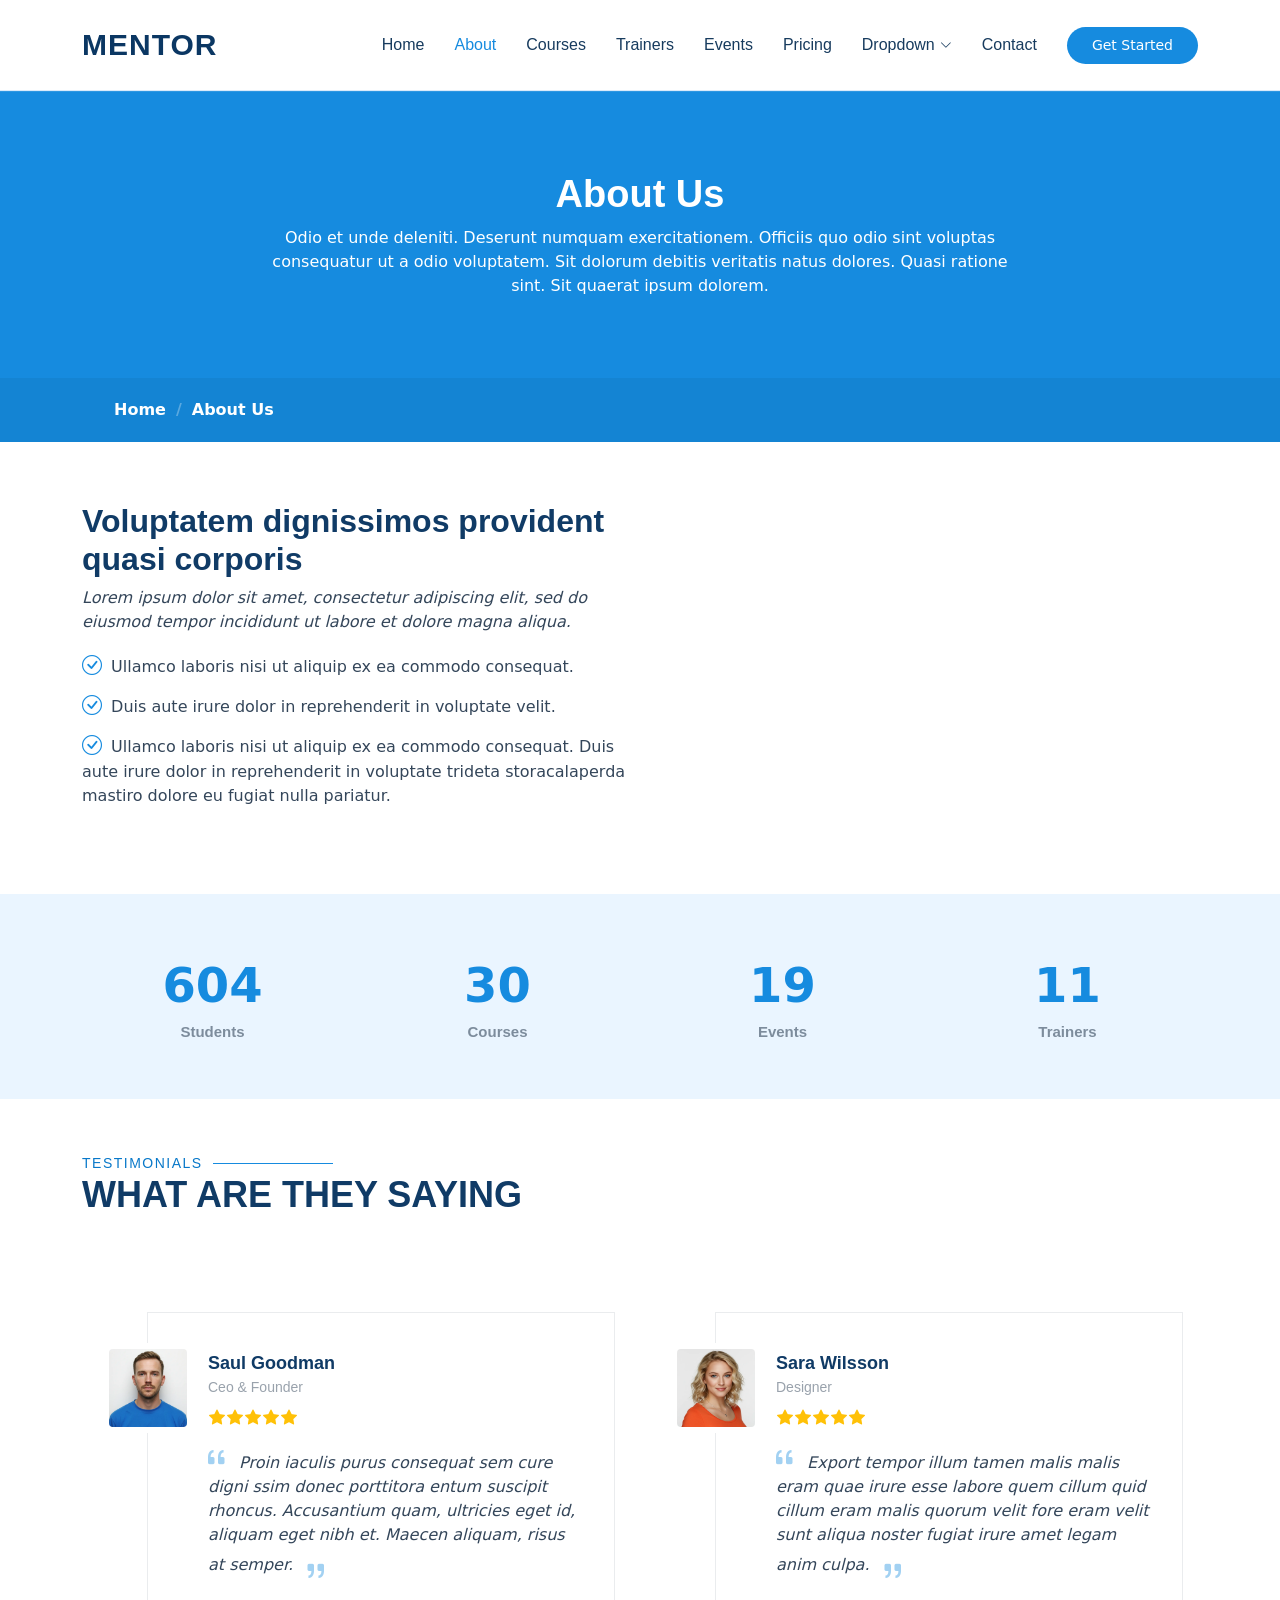
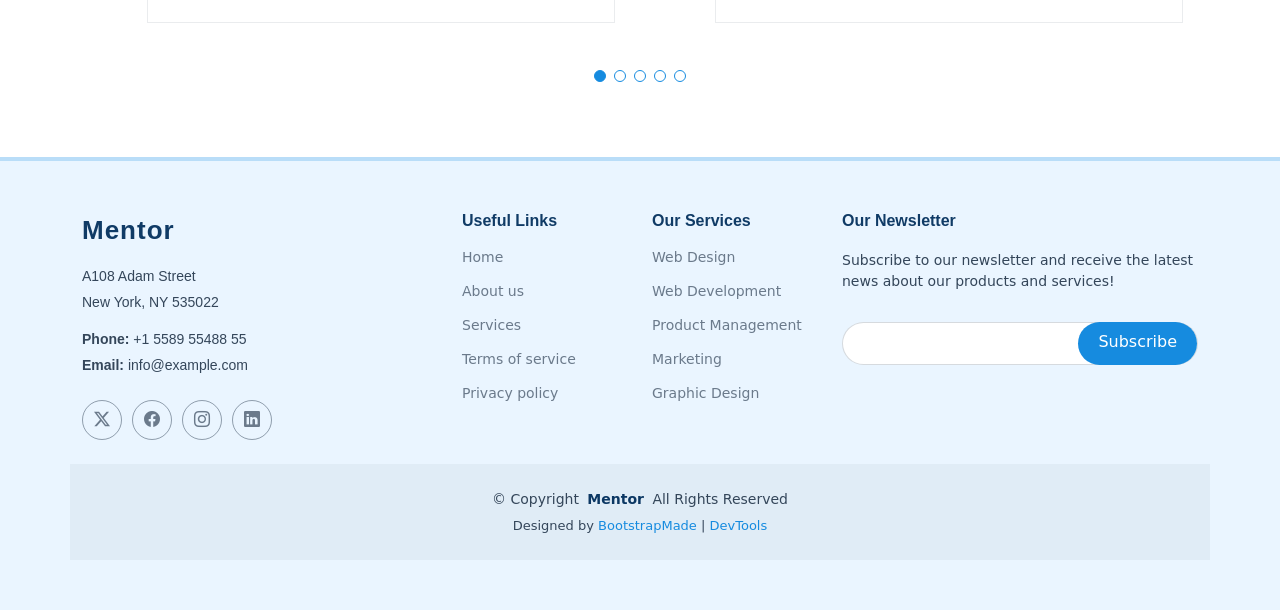
==== commit 5ea854a6: "update" ====
--- a/about.html
+++ b/about.html
@@ -1,72 +1,97 @@
 <!DOCTYPE html>
 <html lang="en">
+
 <head>
   <meta charset="utf-8">
   <meta content="width=device-width, initial-scale=1.0" name="viewport">
-  <title>About Us | Kabankalan Catholic College</title>
-  <meta name="description" content="Learn more about Kabankalan Catholic College, its educational commitment, and its community.">
-  <meta name="keywords" content="Kabankalan Catholic College, KCC, About KCC">
-
+  <title>About - Mentor Bootstrap Template</title>
+  <meta name="description" content="">
+  <meta name="keywords" content="">
+
+  <!-- Favicons -->
   <link href="assets/img/favicon.png" rel="icon">
   <link href="assets/img/apple-touch-icon.png" rel="apple-touch-icon">
 
+  <!-- Fonts -->
   <link href="https://fonts.googleapis.com" rel="preconnect">
   <link href="https://fonts.gstatic.com" rel="preconnect" crossorigin>
-  <link href="https://fonts.googleapis.com/css2?family=Open+Sans:wght@300;400;500;600;700;800&family=Poppins:wght@300;400;500;600;700;800&family=Raleway:wght@300;400;500;600;700;800&display=swap" rel="stylesheet">
-
+  <link href="https://fonts.googleapis.com/css2?family=Open+Sans:ital,wght@0,300;0,400;0,500;0,600;0,700;0,800;1,300;1,400;1,500;1,600;1,700;1,800&family=Poppins:ital,wght@0,100;0,200;0,300;0,400;0,500;0,600;0,700;0,800;0,900;1,100;1,200;1,300;1,400;1,500;1,600;1,700;1,800;1,900&family=Raleway:ital,wght@0,100;0,200;0,300;0,400;0,500;0,600;0,700;0,800;0,900;1,100;1,200;1,300;1,400;1,500;1,600;1,700;1,800;1,900&display=swap" rel="stylesheet">
+
+  <!-- Vendor CSS Files -->
   <link href="assets/vendor/bootstrap/css/bootstrap.min.css" rel="stylesheet">
   <link href="assets/vendor/bootstrap-icons/bootstrap-icons.css" rel="stylesheet">
   <link href="assets/vendor/aos/aos.css" rel="stylesheet">
   <link href="assets/vendor/glightbox/css/glightbox.min.css" rel="stylesheet">
   <link href="assets/vendor/swiper/swiper-bundle.min.css" rel="stylesheet">
+
+  <!-- Main CSS File -->
   <link href="assets/css/main.css" rel="stylesheet">
 
-  <!-- KCC page color accents; the original template stylesheet remains in use. -->
-  <style>
-    :root { --kcc-maroon: #681b2b; --kcc-gold: #d5ad55; }
-    .sitename, .footer .sitename { color: var(--kcc-maroon); }
-    .btn-getstarted, .about-kcc .kcc-label { background: var(--kcc-maroon); }
-    .btn-getstarted:hover { background: #49121e; }
-    .page-title .heading { border-top: 4px solid var(--kcc-gold); }
-    .about-kcc h3, .kcc-values h3 { color: var(--kcc-maroon); }
-    .kcc-highlight { border-left: 4px solid var(--kcc-gold); padding: 1rem 1.25rem; background: #fbf8f1; }
-    .kcc-values .value-card { height: 100%; padding: 1.5rem; background: #fff; box-shadow: 0 2px 20px rgba(0,0,0,.07); border-bottom: 3px solid var(--kcc-gold); }
-    .kcc-values .value-card i { color: var(--kcc-maroon); font-size: 2rem; }
-  </style>
+  <!-- =======================================================
+  * Template Name: Mentor
+  * Template URL: https://bootstrapmade.com/mentor-free-education-bootstrap-theme/
+  * Updated: Jul 07 2025 with Bootstrap v5.3.7
+  * Author: BootstrapMade.com
+  * License: https://bootstrapmade.com/license/
+  ======================================================== -->
 </head>
 
 <body class="about-page">
+
   <header id="header" class="header d-flex align-items-center sticky-top">
     <div class="container-fluid container-xl position-relative d-flex align-items-center">
-      <a href="index.html" class="logo d-flex align-items-center me-auto" aria-label="Kabankalan Catholic College home">
-        <h1 class="sitename">KCC</h1>
+
+      <a href="index.html" class="logo d-flex align-items-center me-auto">
+        <!-- Uncomment the line below if you also wish to use an image logo -->
+        <!-- <img src="assets/img/logo.webp" alt=""> -->
+        <h1 class="sitename">Mentor</h1>
       </a>
 
       <nav id="navmenu" class="navmenu">
         <ul>
-          <li><a href="index.html">Home</a></li>
-          <li><a href="about.html" class="active">About Us</a></li>
-          <li><a href="courses.html">Programs</a></li>
-          <li><a href="trainers.html">Faculty</a></li>
+          <li><a href="index.html">Home<br></a></li>
+          <li><a href="about.html" class="active">About</a></li>
+          <li><a href="courses.html">Courses</a></li>
+          <li><a href="trainers.html">Trainers</a></li>
           <li><a href="events.html">Events</a></li>
+          <li><a href="pricing.html">Pricing</a></li>
+          <li class="dropdown"><a href="#"><span>Dropdown</span> <i class="bi bi-chevron-down toggle-dropdown"></i></a>
+            <ul>
+              <li><a href="#">Dropdown 1</a></li>
+              <li class="dropdown"><a href="#"><span>Deep Dropdown</span> <i class="bi bi-chevron-down toggle-dropdown"></i></a>
+                <ul>
+                  <li><a href="#">Deep Dropdown 1</a></li>
+                  <li><a href="#">Deep Dropdown 2</a></li>
+                  <li><a href="#">Deep Dropdown 3</a></li>
+                  <li><a href="#">Deep Dropdown 4</a></li>
+                  <li><a href="#">Deep Dropdown 5</a></li>
+                </ul>
+              </li>
+              <li><a href="#">Dropdown 2</a></li>
+              <li><a href="#">Dropdown 3</a></li>
+              <li><a href="#">Dropdown 4</a></li>
+            </ul>
+          </li>
           <li><a href="contact.html">Contact</a></li>
         </ul>
         <i class="mobile-nav-toggle d-xl-none bi bi-list"></i>
       </nav>
 
-      <a class="btn-getstarted" href="contact.html">Get in Touch</a>
+      <a class="btn-getstarted" href="courses.html">Get Started</a>
+
     </div>
   </header>
 
   <main class="main">
+
+    <!-- Page Title -->
     <div class="page-title" data-aos="fade">
       <div class="heading">
         <div class="container">
           <div class="row d-flex justify-content-center text-center">
-            <div class="col-lg-9">
-              <p class="kcc-label text-white d-inline-block px-3 py-2 rounded">KABANKALAN CATHOLIC COLLEGE</p>
-              <h1>About KCC</h1>
-              <p class="mb-0">Discover our school community and our commitment to learning, character, and service.</p>
+            <div class="col-lg-8">
+              <h1>About Us<br></h1>
+              <p class="mb-0">Odio et unde deleniti. Deserunt numquam exercitationem. Officiis quo odio sint voluptas consequatur ut a odio voluptatem. Sit dolorum debitis veritatis natus dolores. Quasi ratione sint. Sit quaerat ipsum dolorem.</p>
             </div>
           </div>
         </div>
@@ -75,122 +100,308 @@
         <div class="container">
           <ol>
             <li><a href="index.html">Home</a></li>
-            <li class="current">About Us</li>
+            <li class="current">About Us<br></li>
           </ol>
         </div>
       </nav>
-    </div>
-
-    <section id="about-us" class="section about-us about-kcc">
+    </div><!-- End Page Title -->
+
+    <!-- About Us Section -->
+    <section id="about-us" class="section about-us">
+
       <div class="container">
-        <div class="row gy-4 align-items-center">
+
+        <div class="row gy-4">
+
           <div class="col-lg-6 order-1 order-lg-2" data-aos="fade-up" data-aos-delay="100">
-            <img src="assets/img/about/kcc-campus.jpg" class="img-fluid rounded" alt="Kabankalan Catholic College campus building">
-          </div>
+            <img src="assets/img/about/about-1.webp" class="img-fluid" alt="">
+          </div>
+
           <div class="col-lg-6 order-2 order-lg-1 content" data-aos="fade-up" data-aos-delay="200">
-            <p class="fw-bold mb-2" style="color:#8a6725; letter-spacing:2px;">WELCOME TO KCC</p>
-            <h3>Kabankalan Catholic College</h3>
-            <p class="fst-italic">A place to learn, grow, build character, and prepare for the future.</p>
-            <p>Kabankalan Catholic College is presented here as a learning community where students can develop their knowledge, abilities, and sense of responsibility. This page introduces the school and provides visitors with a place to learn more about the college.</p>
-            <div class="kcc-highlight mt-4">
-              <strong>Learning with purpose</strong>
-              <p class="mb-0 mt-2">We value education that encourages students to pursue excellence, respect others, and use their talents in meaningful ways.</p>
+            <h3>Voluptatem dignissimos provident quasi corporis</h3>
+            <p class="fst-italic">
+              Lorem ipsum dolor sit amet, consectetur adipiscing elit, sed do eiusmod tempor incididunt ut labore et dolore
+              magna aliqua.
+            </p>
+            <ul>
+              <li><i class="bi bi-check-circle"></i> <span>Ullamco laboris nisi ut aliquip ex ea commodo consequat.</span></li>
+              <li><i class="bi bi-check-circle"></i> <span>Duis aute irure dolor in reprehenderit in voluptate velit.</span></li>
+              <li><i class="bi bi-check-circle"></i> <span>Ullamco laboris nisi ut aliquip ex ea commodo consequat. Duis aute irure dolor in reprehenderit in voluptate trideta storacalaperda mastiro dolore eu fugiat nulla pariatur.</span></li>
+            </ul>
+          </div>
+
+        </div>
+
+      </div>
+
+    </section><!-- /About Us Section -->
+
+    <!-- Counts Section -->
+    <section id="counts" class="section counts light-background">
+
+      <div class="container" data-aos="fade-up" data-aos-delay="100">
+
+        <div class="row gy-4">
+
+          <div class="col-lg-3 col-md-6">
+            <div class="stats-item text-center w-100 h-100">
+              <span data-purecounter-start="0" data-purecounter-end="1232" data-purecounter-duration="1" class="purecounter"></span>
+              <p>Students</p>
             </div>
-          </div>
-        </div>
-      </div>
-    </section>
-
-    <section class="section light-background kcc-values">
-      <div class="container">
-        <div class="section-title" data-aos="fade-up">
-          <h2>What Guides Us</h2>
-          <p>Our Educational Commitment</p>
-        </div>
-        <div class="row gy-4">
-          <div class="col-lg-4 col-md-6" data-aos="fade-up" data-aos-delay="100">
-            <div class="value-card">
-              <i class="bi bi-book-half"></i>
-              <h3 class="h4 mt-3">Quality Learning</h3>
-              <p class="mb-0">Encouraging curiosity, knowledge, and the development of skills for lifelong learning.</p>
+          </div><!-- End Stats Item -->
+
+          <div class="col-lg-3 col-md-6">
+            <div class="stats-item text-center w-100 h-100">
+              <span data-purecounter-start="0" data-purecounter-end="64" data-purecounter-duration="1" class="purecounter"></span>
+              <p>Courses</p>
             </div>
-          </div>
-          <div class="col-lg-4 col-md-6" data-aos="fade-up" data-aos-delay="200">
-            <div class="value-card">
-              <i class="bi bi-heart"></i>
-              <h3 class="h4 mt-3">Character</h3>
-              <p class="mb-0">Promoting respect, compassion, integrity, and responsibility in everyday life.</p>
+          </div><!-- End Stats Item -->
+
+          <div class="col-lg-3 col-md-6">
+            <div class="stats-item text-center w-100 h-100">
+              <span data-purecounter-start="0" data-purecounter-end="42" data-purecounter-duration="1" class="purecounter"></span>
+              <p>Events</p>
             </div>
-          </div>
-          <div class="col-lg-4 col-md-6" data-aos="fade-up" data-aos-delay="300">
-            <div class="value-card">
-              <i class="bi bi-people"></i>
-              <h3 class="h4 mt-3">Community</h3>
-              <p class="mb-0">Building a welcoming school environment where students, families, and educators can grow together.</p>
+          </div><!-- End Stats Item -->
+
+          <div class="col-lg-3 col-md-6">
+            <div class="stats-item text-center w-100 h-100">
+              <span data-purecounter-start="0" data-purecounter-end="24" data-purecounter-duration="1" class="purecounter"></span>
+              <p>Trainers</p>
             </div>
-          </div>
-        </div>
-      </div>
-    </section>
-
-    <section class="section">
-      <div class="container" data-aos="fade-up">
-        <div class="row justify-content-center text-center">
-          <div class="col-lg-9">
-            <h2 style="color:#681b2b;">Be Part of the KCC Community</h2>
-            <p>Explore the website to learn about the college's programs, activities, and ways to get in touch.</p>
-            <a href="courses.html" class="btn-getstarted">Explore Programs</a>
-            <a href="contact.html" class="btn-getstarted ms-2">Contact KCC</a>
-          </div>
-        </div>
-      </div>
-    </section>
+          </div><!-- End Stats Item -->
+
+        </div>
+
+      </div>
+
+    </section><!-- /Counts Section -->
+
+    <!-- Testimonials Section -->
+    <section id="testimonials" class="testimonials section">
+
+      <!-- Section Title -->
+      <div class="container section-title" data-aos="fade-up">
+        <h2>Testimonials</h2>
+        <p>What are they saying</p>
+      </div><!-- End Section Title -->
+
+      <div class="container" data-aos="fade-up" data-aos-delay="100">
+
+        <div class="swiper init-swiper">
+          <script type="application/json" class="swiper-config">
+            {
+              "loop": true,
+              "speed": 600,
+              "autoplay": {
+                "delay": 5000
+              },
+              "slidesPerView": "auto",
+              "pagination": {
+                "el": ".swiper-pagination",
+                "type": "bullets",
+                "clickable": true
+              },
+              "breakpoints": {
+                "320": {
+                  "slidesPerView": 1,
+                  "spaceBetween": 40
+                },
+                "1200": {
+                  "slidesPerView": 2,
+                  "spaceBetween": 20
+                }
+              }
+            }
+          </script>
+          <div class="swiper-wrapper">
+
+            <div class="swiper-slide">
+              <div class="testimonial-wrap">
+                <div class="testimonial-item">
+                  <img src="assets/img/person/person-m-9.webp" class="testimonial-img" alt="">
+                  <h3>Saul Goodman</h3>
+                  <h4>Ceo &amp; Founder</h4>
+                  <div class="stars">
+                    <i class="bi bi-star-fill"></i><i class="bi bi-star-fill"></i><i class="bi bi-star-fill"></i><i class="bi bi-star-fill"></i><i class="bi bi-star-fill"></i>
+                  </div>
+                  <p>
+                    <i class="bi bi-quote quote-icon-left"></i>
+                    <span>Proin iaculis purus consequat sem cure digni ssim donec porttitora entum suscipit rhoncus. Accusantium quam, ultricies eget id, aliquam eget nibh et. Maecen aliquam, risus at semper.</span>
+                    <i class="bi bi-quote quote-icon-right"></i>
+                  </p>
+                </div>
+              </div>
+            </div><!-- End testimonial item -->
+
+            <div class="swiper-slide">
+              <div class="testimonial-wrap">
+                <div class="testimonial-item">
+                  <img src="assets/img/person/person-f-5.webp" class="testimonial-img" alt="">
+                  <h3>Sara Wilsson</h3>
+                  <h4>Designer</h4>
+                  <div class="stars">
+                    <i class="bi bi-star-fill"></i><i class="bi bi-star-fill"></i><i class="bi bi-star-fill"></i><i class="bi bi-star-fill"></i><i class="bi bi-star-fill"></i>
+                  </div>
+                  <p>
+                    <i class="bi bi-quote quote-icon-left"></i>
+                    <span>Export tempor illum tamen malis malis eram quae irure esse labore quem cillum quid cillum eram malis quorum velit fore eram velit sunt aliqua noster fugiat irure amet legam anim culpa.</span>
+                    <i class="bi bi-quote quote-icon-right"></i>
+                  </p>
+                </div>
+              </div>
+            </div><!-- End testimonial item -->
+
+            <div class="swiper-slide">
+              <div class="testimonial-wrap">
+                <div class="testimonial-item">
+                  <img src="assets/img/person/person-f-12.webp" class="testimonial-img" alt="">
+                  <h3>Jena Karlis</h3>
+                  <h4>Store Owner</h4>
+                  <div class="stars">
+                    <i class="bi bi-star-fill"></i><i class="bi bi-star-fill"></i><i class="bi bi-star-fill"></i><i class="bi bi-star-fill"></i><i class="bi bi-star-fill"></i>
+                  </div>
+                  <p>
+                    <i class="bi bi-quote quote-icon-left"></i>
+                    <span>Enim nisi quem export duis labore cillum quae magna enim sint quorum nulla quem veniam duis minim tempor labore quem eram duis noster aute amet eram fore quis sint minim.</span>
+                    <i class="bi bi-quote quote-icon-right"></i>
+                  </p>
+                </div>
+              </div>
+            </div><!-- End testimonial item -->
+
+            <div class="swiper-slide">
+              <div class="testimonial-wrap">
+                <div class="testimonial-item">
+                  <img src="assets/img/person/person-m-12.webp" class="testimonial-img" alt="">
+                  <h3>Matt Brandon</h3>
+                  <h4>Freelancer</h4>
+                  <div class="stars">
+                    <i class="bi bi-star-fill"></i><i class="bi bi-star-fill"></i><i class="bi bi-star-fill"></i><i class="bi bi-star-fill"></i><i class="bi bi-star-fill"></i>
+                  </div>
+                  <p>
+                    <i class="bi bi-quote quote-icon-left"></i>
+                    <span>Fugiat enim eram quae cillum dolore dolor amet nulla culpa multos export minim fugiat minim velit minim dolor enim duis veniam ipsum anim magna sunt elit fore quem dolore labore illum veniam.</span>
+                    <i class="bi bi-quote quote-icon-right"></i>
+                  </p>
+                </div>
+              </div>
+            </div><!-- End testimonial item -->
+
+            <div class="swiper-slide">
+              <div class="testimonial-wrap">
+                <div class="testimonial-item">
+                  <img src="assets/img/person/person-m-13.webp" class="testimonial-img" alt="">
+                  <h3>John Larson</h3>
+                  <h4>Entrepreneur</h4>
+                  <div class="stars">
+                    <i class="bi bi-star-fill"></i><i class="bi bi-star-fill"></i><i class="bi bi-star-fill"></i><i class="bi bi-star-fill"></i><i class="bi bi-star-fill"></i>
+                  </div>
+                  <p>
+                    <i class="bi bi-quote quote-icon-left"></i>
+                    <span>Quis quorum aliqua sint quem legam fore sunt eram irure aliqua veniam tempor noster veniam enim culpa labore duis sunt culpa nulla illum cillum fugiat legam esse veniam culpa fore nisi cillum quid.</span>
+                    <i class="bi bi-quote quote-icon-right"></i>
+                  </p>
+                </div>
+              </div>
+            </div><!-- End testimonial item -->
+
+          </div>
+          <div class="swiper-pagination"></div>
+        </div>
+
+      </div>
+
+    </section><!-- /Testimonials Section -->
+
   </main>
 
   <footer id="footer" class="footer position-relative light-background">
+
     <div class="container footer-top">
       <div class="row gy-4">
         <div class="col-lg-4 col-md-6 footer-about">
-          <a href="index.html" class="logo d-flex align-items-center"><span class="sitename">Kabankalan Catholic College</span></a>
+          <a href="index.html" class="logo d-flex align-items-center">
+            <span class="sitename">Mentor</span>
+          </a>
           <div class="footer-contact pt-3">
-            <p>Kabankalan City, Negros Occidental, Philippines</p>
-            <p class="mt-3"><strong>Contact:</strong> <span>Please refer to the college's official contact channels.</span></p>
-          </div>
-        </div>
+            <p>A108 Adam Street</p>
+            <p>New York, NY 535022</p>
+            <p class="mt-3"><strong>Phone:</strong> <span>+1 5589 55488 55</span></p>
+            <p><strong>Email:</strong> <span>info@example.com</span></p>
+          </div>
+          <div class="social-links d-flex mt-4">
+            <a href=""><i class="bi bi-twitter-x"></i></a>
+            <a href=""><i class="bi bi-facebook"></i></a>
+            <a href=""><i class="bi bi-instagram"></i></a>
+            <a href=""><i class="bi bi-linkedin"></i></a>
+          </div>
+        </div>
+
         <div class="col-lg-2 col-md-3 footer-links">
-          <h4>Quick Links</h4>
+          <h4>Useful Links</h4>
           <ul>
-            <li><a href="index.html">Home</a></li>
-            <li><a href="about.html">About KCC</a></li>
-            <li><a href="courses.html">Programs</a></li>
-            <li><a href="events.html">Events</a></li>
-            <li><a href="contact.html">Contact</a></li>
+            <li><a href="#">Home</a></li>
+            <li><a href="#">About us</a></li>
+            <li><a href="#">Services</a></li>
+            <li><a href="#">Terms of service</a></li>
+            <li><a href="#">Privacy policy</a></li>
           </ul>
         </div>
-        <div class="col-lg-3 col-md-3 footer-links">
-          <h4>Explore</h4>
+
+        <div class="col-lg-2 col-md-3 footer-links">
+          <h4>Our Services</h4>
           <ul>
-            <li><a href="courses.html">Academic Programs</a></li>
-            <li><a href="trainers.html">Faculty</a></li>
-            <li><a href="events.html">School Activities</a></li>
-            <li><a href="contact.html">Get in Touch</a></li>
+            <li><a href="#">Web Design</a></li>
+            <li><a href="#">Web Development</a></li>
+            <li><a href="#">Product Management</a></li>
+            <li><a href="#">Marketing</a></li>
+            <li><a href="#">Graphic Design</a></li>
           </ul>
         </div>
+
+        <div class="col-lg-4 col-md-12 footer-newsletter">
+          <h4>Our Newsletter</h4>
+          <p>Subscribe to our newsletter and receive the latest news about our products and services!</p>
+          <form action="#" method="post" class="email-form">
+            <div class="newsletter-form"><input type="email" name="email"><input type="submit" value="Subscribe"></div>
+            <div class="loading">Loading</div>
+            <div class="error-message"></div>
+            <div class="sent-message">Your subscription request has been sent. Thank you!</div>
+          </form>
+        </div>
+
       </div>
     </div>
+
     <div class="container copyright text-center mt-4">
-      <p>© <span>Copyright</span> <strong class="px-1 sitename">Kabankalan Catholic College</strong> <span>All Rights Reserved</span></p>
+      <p>© <span>Copyright</span> <strong class="px-1 sitename">Mentor</strong> <span>All Rights Reserved</span></p>
+      <div class="credits">
+        <!-- All the links in the footer should remain intact. -->
+        <!-- You can delete the links only if you've purchased the pro version. -->
+        <!-- Licensing information: https://bootstrapmade.com/license/ -->
+        Designed by <a href="https://bootstrapmade.com/">BootstrapMade</a> | <a href="https://bootstrapmade.com/tools/">DevTools</a>
+      </div>
     </div>
+
   </footer>
 
+  <!-- Scroll Top -->
   <a href="#" id="scroll-top" class="scroll-top d-flex align-items-center justify-content-center"><i class="bi bi-arrow-up-short"></i></a>
+
+  <!-- Preloader -->
   <div id="preloader"></div>
 
+  <!-- Vendor JS Files -->
   <script src="assets/vendor/bootstrap/js/bootstrap.bundle.min.js"></script>
   <script src="assets/vendor/aos/aos.js"></script>
   <script src="assets/vendor/glightbox/js/glightbox.min.js"></script>
   <script src="assets/vendor/purecounter/purecounter_vanilla.js"></script>
   <script src="assets/vendor/swiper/swiper-bundle.min.js"></script>
+
+  <!-- Main JS File -->
   <script src="assets/js/main.js"></script>
+
 </body>
-</html>
+
+</html>
--- a/assets/css/main.css
+++ b/assets/css/main.css
@@ -20,35 +20,35 @@
 /* Global Colors - The following color variables are used throughout the website. Updating them here will change the color scheme of the entire website */
 :root { 
   --background-color: #ffffff; /* Background color for the entire website, including individual sections */
-  --default-color: #444444; /* Default color used for the majority of the text content across the entire website */
-  --heading-color: #37423b; /* Color for headings, subheadings and title throughout the website */
-  --accent-color: #5fcf80; /* Accent color that represents your brand on the website. It's used for buttons, links, and other elements that need to stand out */
+  --default-color: #34465a; /* Default color used for the majority of the text content across the entire website */
+  --heading-color: #103b66; /* Color for headings, subheadings and title throughout the website */
+  --accent-color: #168bdf; /* Accent color that represents your brand on the website. It's used for buttons, links, and other elements that need to stand out */
   --surface-color: #ffffff; /* The surface color is used as a background of boxed elements within sections, such as cards, icon boxes, or other elements that require a visual separation from the global background. */
   --contrast-color: #ffffff; /* Contrast color for text, ensuring readability against backgrounds of accent, heading, or default colors. */
 }
 
 /* Nav Menu Colors - The following color variables are used specifically for the navigation menu. They are separate from the global colors to allow for more customization options */
 :root {
-  --nav-color: #272828;  /* The default color of the main navmenu links */
-  --nav-hover-color: #5fcf80; /* Applied to main navmenu links when they are hovered over or active */
+  --nav-color: #173b5e;  /* The default color of the main navmenu links */
+  --nav-hover-color: #168bdf; /* Applied to main navmenu links when they are hovered over or active */
   --nav-mobile-background-color: #ffffff; /* Used as the background color for mobile navigation menu */
   --nav-dropdown-background-color: #ffffff; /* Used as the background color for dropdown items that appear when hovering over primary navigation items */
-  --nav-dropdown-color: #272828; /* Used for navigation links of the dropdown items in the navigation menu. */
-  --nav-dropdown-hover-color: #5fcf80; /* Similar to --nav-hover-color, this color is applied to dropdown navigation links when they are hovered over. */
+  --nav-dropdown-color: #173b5e; /* Used for navigation links of the dropdown items in the navigation menu. */
+  --nav-dropdown-hover-color: #168bdf; /* Similar to --nav-hover-color, this color is applied to dropdown navigation links when they are hovered over. */
 }
 
 /* Color Presets - These classes override global colors when applied to any section or element, providing reuse of the sam color scheme. */
 
 .light-background {
-  --background-color: #f9f9f9;
+  --background-color: #eef7ff;
   --surface-color: #ffffff;
 }
 
 .dark-background {
-  --background-color: #060606;
+  --background-color: #082b4c;
   --default-color: #ffffff;
   --heading-color: #ffffff;
-  --surface-color: #252525;
+  --surface-color: #123d66;
   --contrast-color: #ffffff;
 }
 
@@ -2243,4 +2243,50 @@
 --------------------------------------------------------------*/
 .starter-section {
   /* Add your styles here */
-}+}
+
+/* ======================================================
+   KCC Blue, Light Blue & White Theme
+   ====================================================== */
+:root {
+  --kcc-navy: #0b3763;
+  --kcc-blue: #0878c9;
+  --kcc-light-blue: #eaf5ff;
+  --kcc-white: #ffffff;
+}
+
+.light-background {
+  --background-color: var(--kcc-light-blue);
+  --surface-color: var(--kcc-white);
+}
+
+.header {
+  border-bottom: 1px solid #d9eafa;
+}
+
+.header .logo h1,
+.footer .footer-about .logo,
+.footer .sitename {
+  color: var(--kcc-navy);
+}
+
+.btn-getstarted,
+.btn-getstarted:focus,
+.about .read-more,
+.courses .buy-btn {
+  background: var(--kcc-blue);
+}
+
+.btn-getstarted:hover,
+.about .read-more:hover,
+.courses .buy-btn:hover {
+  background: var(--kcc-navy);
+}
+
+.section-title h2 {
+  color: var(--kcc-blue);
+}
+
+.footer {
+  border-top: 4px solid #b9ddf8;
+}
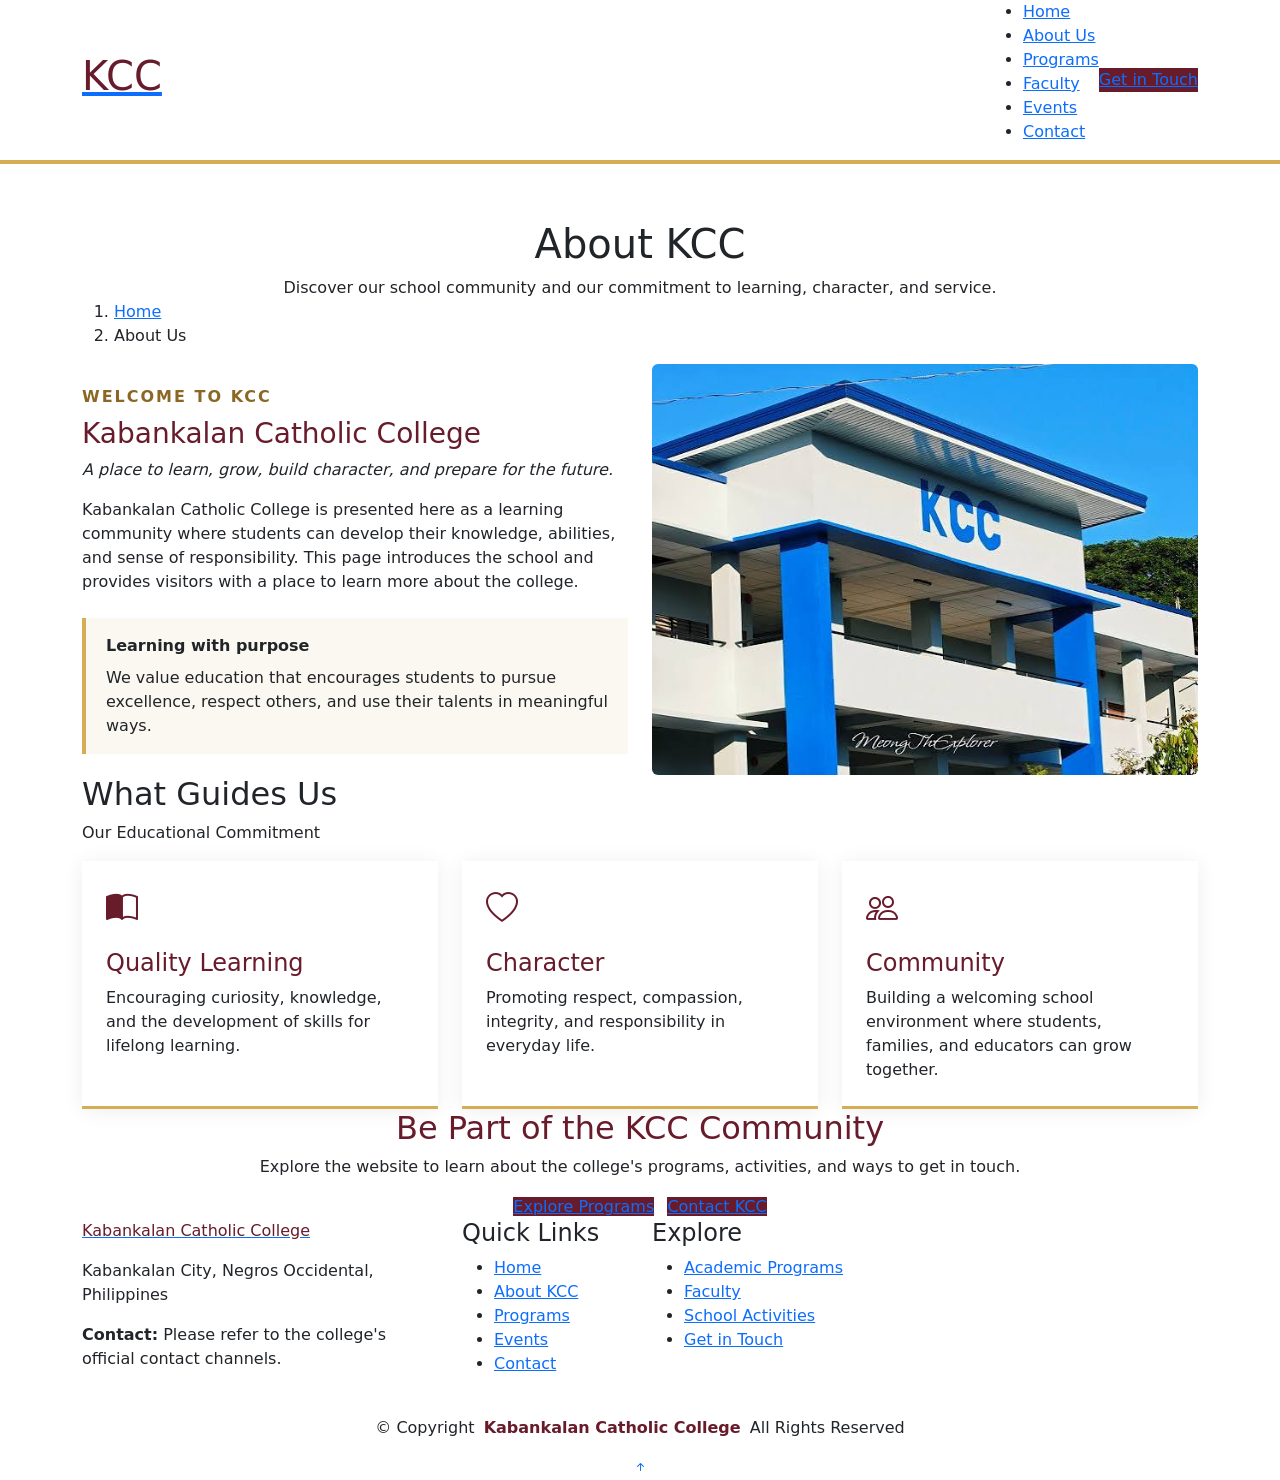
==== commit 066f964a: "update design" ====
--- a/about.html
+++ b/about.html
@@ -1,97 +1,72 @@
 <!DOCTYPE html>
 <html lang="en">
-
 <head>
   <meta charset="utf-8">
   <meta content="width=device-width, initial-scale=1.0" name="viewport">
-  <title>About - Mentor Bootstrap Template</title>
-  <meta name="description" content="">
-  <meta name="keywords" content="">
+  <title>About Us | Kabankalan Catholic College</title>
+  <meta name="description" content="Learn more about Kabankalan Catholic College, its educational commitment, and its community.">
+  <meta name="keywords" content="Kabankalan Catholic College, KCC, About KCC">
 
-  <!-- Favicons -->
   <link href="assets/img/favicon.png" rel="icon">
   <link href="assets/img/apple-touch-icon.png" rel="apple-touch-icon">
 
-  <!-- Fonts -->
   <link href="https://fonts.googleapis.com" rel="preconnect">
   <link href="https://fonts.gstatic.com" rel="preconnect" crossorigin>
-  <link href="https://fonts.googleapis.com/css2?family=Open+Sans:ital,wght@0,300;0,400;0,500;0,600;0,700;0,800;1,300;1,400;1,500;1,600;1,700;1,800&family=Poppins:ital,wght@0,100;0,200;0,300;0,400;0,500;0,600;0,700;0,800;0,900;1,100;1,200;1,300;1,400;1,500;1,600;1,700;1,800;1,900&family=Raleway:ital,wght@0,100;0,200;0,300;0,400;0,500;0,600;0,700;0,800;0,900;1,100;1,200;1,300;1,400;1,500;1,600;1,700;1,800;1,900&display=swap" rel="stylesheet">
+  <link href="https://fonts.googleapis.com/css2?family=Open+Sans:wght@300;400;500;600;700;800&family=Poppins:wght@300;400;500;600;700;800&family=Raleway:wght@300;400;500;600;700;800&display=swap" rel="stylesheet">
 
-  <!-- Vendor CSS Files -->
   <link href="assets/vendor/bootstrap/css/bootstrap.min.css" rel="stylesheet">
   <link href="assets/vendor/bootstrap-icons/bootstrap-icons.css" rel="stylesheet">
   <link href="assets/vendor/aos/aos.css" rel="stylesheet">
   <link href="assets/vendor/glightbox/css/glightbox.min.css" rel="stylesheet">
   <link href="assets/vendor/swiper/swiper-bundle.min.css" rel="stylesheet">
-
-  <!-- Main CSS File -->
   <link href="assets/css/main.css" rel="stylesheet">
 
-  <!-- =======================================================
-  * Template Name: Mentor
-  * Template URL: https://bootstrapmade.com/mentor-free-education-bootstrap-theme/
-  * Updated: Jul 07 2025 with Bootstrap v5.3.7
-  * Author: BootstrapMade.com
-  * License: https://bootstrapmade.com/license/
-  ======================================================== -->
+  <!-- KCC page color accents; the original template stylesheet remains in use. -->
+  <style>
+    :root { --kcc-maroon: #681b2b; --kcc-gold: #d5ad55; }
+    .sitename, .footer .sitename { color: var(--kcc-maroon); }
+    .btn-getstarted, .about-kcc .kcc-label { background: var(--kcc-maroon); }
+    .btn-getstarted:hover { background: #49121e; }
+    .page-title .heading { border-top: 4px solid var(--kcc-gold); }
+    .about-kcc h3, .kcc-values h3 { color: var(--kcc-maroon); }
+    .kcc-highlight { border-left: 4px solid var(--kcc-gold); padding: 1rem 1.25rem; background: #fbf8f1; }
+    .kcc-values .value-card { height: 100%; padding: 1.5rem; background: #fff; box-shadow: 0 2px 20px rgba(0,0,0,.07); border-bottom: 3px solid var(--kcc-gold); }
+    .kcc-values .value-card i { color: var(--kcc-maroon); font-size: 2rem; }
+  </style>
 </head>
 
 <body class="about-page">
-
   <header id="header" class="header d-flex align-items-center sticky-top">
     <div class="container-fluid container-xl position-relative d-flex align-items-center">
-
-      <a href="index.html" class="logo d-flex align-items-center me-auto">
-        <!-- Uncomment the line below if you also wish to use an image logo -->
-        <!-- <img src="assets/img/logo.webp" alt=""> -->
-        <h1 class="sitename">Mentor</h1>
+      <a href="index.html" class="logo d-flex align-items-center me-auto" aria-label="Kabankalan Catholic College home">
+        <h1 class="sitename">KCC</h1>
       </a>
 
       <nav id="navmenu" class="navmenu">
         <ul>
-          <li><a href="index.html">Home<br></a></li>
-          <li><a href="about.html" class="active">About</a></li>
-          <li><a href="courses.html">Courses</a></li>
-          <li><a href="trainers.html">Trainers</a></li>
+          <li><a href="index.html">Home</a></li>
+          <li><a href="about.html" class="active">About Us</a></li>
+          <li><a href="courses.html">Programs</a></li>
+          <li><a href="trainers.html">Faculty</a></li>
           <li><a href="events.html">Events</a></li>
-          <li><a href="pricing.html">Pricing</a></li>
-          <li class="dropdown"><a href="#"><span>Dropdown</span> <i class="bi bi-chevron-down toggle-dropdown"></i></a>
-            <ul>
-              <li><a href="#">Dropdown 1</a></li>
-              <li class="dropdown"><a href="#"><span>Deep Dropdown</span> <i class="bi bi-chevron-down toggle-dropdown"></i></a>
-                <ul>
-                  <li><a href="#">Deep Dropdown 1</a></li>
-                  <li><a href="#">Deep Dropdown 2</a></li>
-                  <li><a href="#">Deep Dropdown 3</a></li>
-                  <li><a href="#">Deep Dropdown 4</a></li>
-                  <li><a href="#">Deep Dropdown 5</a></li>
-                </ul>
-              </li>
-              <li><a href="#">Dropdown 2</a></li>
-              <li><a href="#">Dropdown 3</a></li>
-              <li><a href="#">Dropdown 4</a></li>
-            </ul>
-          </li>
           <li><a href="contact.html">Contact</a></li>
         </ul>
         <i class="mobile-nav-toggle d-xl-none bi bi-list"></i>
       </nav>
 
-      <a class="btn-getstarted" href="courses.html">Get Started</a>
-
+      <a class="btn-getstarted" href="contact.html">Get in Touch</a>
     </div>
   </header>
 
   <main class="main">
-
-    <!-- Page Title -->
     <div class="page-title" data-aos="fade">
       <div class="heading">
         <div class="container">
           <div class="row d-flex justify-content-center text-center">
-            <div class="col-lg-8">
-              <h1>About Us<br></h1>
-              <p class="mb-0">Odio et unde deleniti. Deserunt numquam exercitationem. Officiis quo odio sint voluptas consequatur ut a odio voluptatem. Sit dolorum debitis veritatis natus dolores. Quasi ratione sint. Sit quaerat ipsum dolorem.</p>
+            <div class="col-lg-9">
+              <p class="kcc-label text-white d-inline-block px-3 py-2 rounded">KABANKALAN CATHOLIC COLLEGE</p>
+              <h1>About KCC</h1>
+              <p class="mb-0">Discover our school community and our commitment to learning, character, and service.</p>
             </div>
           </div>
         </div>
@@ -100,308 +75,122 @@
         <div class="container">
           <ol>
             <li><a href="index.html">Home</a></li>
-            <li class="current">About Us<br></li>
+            <li class="current">About Us</li>
           </ol>
         </div>
       </nav>
-    </div><!-- End Page Title -->
+    </div>
 
-    <!-- About Us Section -->
-    <section id="about-us" class="section about-us">
+    <section id="about-us" class="section about-us about-kcc">
+      <div class="container">
+        <div class="row gy-4 align-items-center">
+          <div class="col-lg-6 order-1 order-lg-2" data-aos="fade-up" data-aos-delay="100">
+            <img src="assets/img/about/kcc-campus.jpg" class="img-fluid rounded" alt="Kabankalan Catholic College campus building">
+          </div>
+          <div class="col-lg-6 order-2 order-lg-1 content" data-aos="fade-up" data-aos-delay="200">
+            <p class="fw-bold mb-2" style="color:#8a6725; letter-spacing:2px;">WELCOME TO KCC</p>
+            <h3>Kabankalan Catholic College</h3>
+            <p class="fst-italic">A place to learn, grow, build character, and prepare for the future.</p>
+            <p>Kabankalan Catholic College is presented here as a learning community where students can develop their knowledge, abilities, and sense of responsibility. This page introduces the school and provides visitors with a place to learn more about the college.</p>
+            <div class="kcc-highlight mt-4">
+              <strong>Learning with purpose</strong>
+              <p class="mb-0 mt-2">We value education that encourages students to pursue excellence, respect others, and use their talents in meaningful ways.</p>
+            </div>
+          </div>
+        </div>
+      </div>
+    </section>
 
+    <section class="section light-background kcc-values">
       <div class="container">
+        <div class="section-title" data-aos="fade-up">
+          <h2>What Guides Us</h2>
+          <p>Our Educational Commitment</p>
+        </div>
+        <div class="row gy-4">
+          <div class="col-lg-4 col-md-6" data-aos="fade-up" data-aos-delay="100">
+            <div class="value-card">
+              <i class="bi bi-book-half"></i>
+              <h3 class="h4 mt-3">Quality Learning</h3>
+              <p class="mb-0">Encouraging curiosity, knowledge, and the development of skills for lifelong learning.</p>
+            </div>
+          </div>
+          <div class="col-lg-4 col-md-6" data-aos="fade-up" data-aos-delay="200">
+            <div class="value-card">
+              <i class="bi bi-heart"></i>
+              <h3 class="h4 mt-3">Character</h3>
+              <p class="mb-0">Promoting respect, compassion, integrity, and responsibility in everyday life.</p>
+            </div>
+          </div>
+          <div class="col-lg-4 col-md-6" data-aos="fade-up" data-aos-delay="300">
+            <div class="value-card">
+              <i class="bi bi-people"></i>
+              <h3 class="h4 mt-3">Community</h3>
+              <p class="mb-0">Building a welcoming school environment where students, families, and educators can grow together.</p>
+            </div>
+          </div>
+        </div>
+      </div>
+    </section>
 
-        <div class="row gy-4">
-
-          <div class="col-lg-6 order-1 order-lg-2" data-aos="fade-up" data-aos-delay="100">
-            <img src="assets/img/about/about-1.webp" class="img-fluid" alt="">
+    <section class="section">
+      <div class="container" data-aos="fade-up">
+        <div class="row justify-content-center text-center">
+          <div class="col-lg-9">
+            <h2 style="color:#681b2b;">Be Part of the KCC Community</h2>
+            <p>Explore the website to learn about the college's programs, activities, and ways to get in touch.</p>
+            <a href="courses.html" class="btn-getstarted">Explore Programs</a>
+            <a href="contact.html" class="btn-getstarted ms-2">Contact KCC</a>
           </div>
-
-          <div class="col-lg-6 order-2 order-lg-1 content" data-aos="fade-up" data-aos-delay="200">
-            <h3>Voluptatem dignissimos provident quasi corporis</h3>
-            <p class="fst-italic">
-              Lorem ipsum dolor sit amet, consectetur adipiscing elit, sed do eiusmod tempor incididunt ut labore et dolore
-              magna aliqua.
-            </p>
-            <ul>
-              <li><i class="bi bi-check-circle"></i> <span>Ullamco laboris nisi ut aliquip ex ea commodo consequat.</span></li>
-              <li><i class="bi bi-check-circle"></i> <span>Duis aute irure dolor in reprehenderit in voluptate velit.</span></li>
-              <li><i class="bi bi-check-circle"></i> <span>Ullamco laboris nisi ut aliquip ex ea commodo consequat. Duis aute irure dolor in reprehenderit in voluptate trideta storacalaperda mastiro dolore eu fugiat nulla pariatur.</span></li>
-            </ul>
-          </div>
-
         </div>
-
       </div>
-
-    </section><!-- /About Us Section -->
-
-    <!-- Counts Section -->
-    <section id="counts" class="section counts light-background">
-
-      <div class="container" data-aos="fade-up" data-aos-delay="100">
-
-        <div class="row gy-4">
-
-          <div class="col-lg-3 col-md-6">
-            <div class="stats-item text-center w-100 h-100">
-              <span data-purecounter-start="0" data-purecounter-end="1232" data-purecounter-duration="1" class="purecounter"></span>
-              <p>Students</p>
-            </div>
-          </div><!-- End Stats Item -->
-
-          <div class="col-lg-3 col-md-6">
-            <div class="stats-item text-center w-100 h-100">
-              <span data-purecounter-start="0" data-purecounter-end="64" data-purecounter-duration="1" class="purecounter"></span>
-              <p>Courses</p>
-            </div>
-          </div><!-- End Stats Item -->
-
-          <div class="col-lg-3 col-md-6">
-            <div class="stats-item text-center w-100 h-100">
-              <span data-purecounter-start="0" data-purecounter-end="42" data-purecounter-duration="1" class="purecounter"></span>
-              <p>Events</p>
-            </div>
-          </div><!-- End Stats Item -->
-
-          <div class="col-lg-3 col-md-6">
-            <div class="stats-item text-center w-100 h-100">
-              <span data-purecounter-start="0" data-purecounter-end="24" data-purecounter-duration="1" class="purecounter"></span>
-              <p>Trainers</p>
-            </div>
-          </div><!-- End Stats Item -->
-
-        </div>
-
-      </div>
-
-    </section><!-- /Counts Section -->
-
-    <!-- Testimonials Section -->
-    <section id="testimonials" class="testimonials section">
-
-      <!-- Section Title -->
-      <div class="container section-title" data-aos="fade-up">
-        <h2>Testimonials</h2>
-        <p>What are they saying</p>
-      </div><!-- End Section Title -->
-
-      <div class="container" data-aos="fade-up" data-aos-delay="100">
-
-        <div class="swiper init-swiper">
-          <script type="application/json" class="swiper-config">
-            {
-              "loop": true,
-              "speed": 600,
-              "autoplay": {
-                "delay": 5000
-              },
-              "slidesPerView": "auto",
-              "pagination": {
-                "el": ".swiper-pagination",
-                "type": "bullets",
-                "clickable": true
-              },
-              "breakpoints": {
-                "320": {
-                  "slidesPerView": 1,
-                  "spaceBetween": 40
-                },
-                "1200": {
-                  "slidesPerView": 2,
-                  "spaceBetween": 20
-                }
-              }
-            }
-          </script>
-          <div class="swiper-wrapper">
-
-            <div class="swiper-slide">
-              <div class="testimonial-wrap">
-                <div class="testimonial-item">
-                  <img src="assets/img/person/person-m-9.webp" class="testimonial-img" alt="">
-                  <h3>Saul Goodman</h3>
-                  <h4>Ceo &amp; Founder</h4>
-                  <div class="stars">
-                    <i class="bi bi-star-fill"></i><i class="bi bi-star-fill"></i><i class="bi bi-star-fill"></i><i class="bi bi-star-fill"></i><i class="bi bi-star-fill"></i>
-                  </div>
-                  <p>
-                    <i class="bi bi-quote quote-icon-left"></i>
-                    <span>Proin iaculis purus consequat sem cure digni ssim donec porttitora entum suscipit rhoncus. Accusantium quam, ultricies eget id, aliquam eget nibh et. Maecen aliquam, risus at semper.</span>
-                    <i class="bi bi-quote quote-icon-right"></i>
-                  </p>
-                </div>
-              </div>
-            </div><!-- End testimonial item -->
-
-            <div class="swiper-slide">
-              <div class="testimonial-wrap">
-                <div class="testimonial-item">
-                  <img src="assets/img/person/person-f-5.webp" class="testimonial-img" alt="">
-                  <h3>Sara Wilsson</h3>
-                  <h4>Designer</h4>
-                  <div class="stars">
-                    <i class="bi bi-star-fill"></i><i class="bi bi-star-fill"></i><i class="bi bi-star-fill"></i><i class="bi bi-star-fill"></i><i class="bi bi-star-fill"></i>
-                  </div>
-                  <p>
-                    <i class="bi bi-quote quote-icon-left"></i>
-                    <span>Export tempor illum tamen malis malis eram quae irure esse labore quem cillum quid cillum eram malis quorum velit fore eram velit sunt aliqua noster fugiat irure amet legam anim culpa.</span>
-                    <i class="bi bi-quote quote-icon-right"></i>
-                  </p>
-                </div>
-              </div>
-            </div><!-- End testimonial item -->
-
-            <div class="swiper-slide">
-              <div class="testimonial-wrap">
-                <div class="testimonial-item">
-                  <img src="assets/img/person/person-f-12.webp" class="testimonial-img" alt="">
-                  <h3>Jena Karlis</h3>
-                  <h4>Store Owner</h4>
-                  <div class="stars">
-                    <i class="bi bi-star-fill"></i><i class="bi bi-star-fill"></i><i class="bi bi-star-fill"></i><i class="bi bi-star-fill"></i><i class="bi bi-star-fill"></i>
-                  </div>
-                  <p>
-                    <i class="bi bi-quote quote-icon-left"></i>
-                    <span>Enim nisi quem export duis labore cillum quae magna enim sint quorum nulla quem veniam duis minim tempor labore quem eram duis noster aute amet eram fore quis sint minim.</span>
-                    <i class="bi bi-quote quote-icon-right"></i>
-                  </p>
-                </div>
-              </div>
-            </div><!-- End testimonial item -->
-
-            <div class="swiper-slide">
-              <div class="testimonial-wrap">
-                <div class="testimonial-item">
-                  <img src="assets/img/person/person-m-12.webp" class="testimonial-img" alt="">
-                  <h3>Matt Brandon</h3>
-                  <h4>Freelancer</h4>
-                  <div class="stars">
-                    <i class="bi bi-star-fill"></i><i class="bi bi-star-fill"></i><i class="bi bi-star-fill"></i><i class="bi bi-star-fill"></i><i class="bi bi-star-fill"></i>
-                  </div>
-                  <p>
-                    <i class="bi bi-quote quote-icon-left"></i>
-                    <span>Fugiat enim eram quae cillum dolore dolor amet nulla culpa multos export minim fugiat minim velit minim dolor enim duis veniam ipsum anim magna sunt elit fore quem dolore labore illum veniam.</span>
-                    <i class="bi bi-quote quote-icon-right"></i>
-                  </p>
-                </div>
-              </div>
-            </div><!-- End testimonial item -->
-
-            <div class="swiper-slide">
-              <div class="testimonial-wrap">
-                <div class="testimonial-item">
-                  <img src="assets/img/person/person-m-13.webp" class="testimonial-img" alt="">
-                  <h3>John Larson</h3>
-                  <h4>Entrepreneur</h4>
-                  <div class="stars">
-                    <i class="bi bi-star-fill"></i><i class="bi bi-star-fill"></i><i class="bi bi-star-fill"></i><i class="bi bi-star-fill"></i><i class="bi bi-star-fill"></i>
-                  </div>
-                  <p>
-                    <i class="bi bi-quote quote-icon-left"></i>
-                    <span>Quis quorum aliqua sint quem legam fore sunt eram irure aliqua veniam tempor noster veniam enim culpa labore duis sunt culpa nulla illum cillum fugiat legam esse veniam culpa fore nisi cillum quid.</span>
-                    <i class="bi bi-quote quote-icon-right"></i>
-                  </p>
-                </div>
-              </div>
-            </div><!-- End testimonial item -->
-
-          </div>
-          <div class="swiper-pagination"></div>
-        </div>
-
-      </div>
-
-    </section><!-- /Testimonials Section -->
-
+    </section>
   </main>
 
   <footer id="footer" class="footer position-relative light-background">
-
     <div class="container footer-top">
       <div class="row gy-4">
         <div class="col-lg-4 col-md-6 footer-about">
-          <a href="index.html" class="logo d-flex align-items-center">
-            <span class="sitename">Mentor</span>
-          </a>
+          <a href="index.html" class="logo d-flex align-items-center"><span class="sitename">Kabankalan Catholic College</span></a>
           <div class="footer-contact pt-3">
-            <p>A108 Adam Street</p>
-            <p>New York, NY 535022</p>
-            <p class="mt-3"><strong>Phone:</strong> <span>+1 5589 55488 55</span></p>
-            <p><strong>Email:</strong> <span>info@example.com</span></p>
-          </div>
-          <div class="social-links d-flex mt-4">
-            <a href=""><i class="bi bi-twitter-x"></i></a>
-            <a href=""><i class="bi bi-facebook"></i></a>
-            <a href=""><i class="bi bi-instagram"></i></a>
-            <a href=""><i class="bi bi-linkedin"></i></a>
+            <p>Kabankalan City, Negros Occidental, Philippines</p>
+            <p class="mt-3"><strong>Contact:</strong> <span>Please refer to the college's official contact channels.</span></p>
           </div>
         </div>
-
         <div class="col-lg-2 col-md-3 footer-links">
-          <h4>Useful Links</h4>
+          <h4>Quick Links</h4>
           <ul>
-            <li><a href="#">Home</a></li>
-            <li><a href="#">About us</a></li>
-            <li><a href="#">Services</a></li>
-            <li><a href="#">Terms of service</a></li>
-            <li><a href="#">Privacy policy</a></li>
+            <li><a href="index.html">Home</a></li>
+            <li><a href="about.html">About KCC</a></li>
+            <li><a href="courses.html">Programs</a></li>
+            <li><a href="events.html">Events</a></li>
+            <li><a href="contact.html">Contact</a></li>
           </ul>
         </div>
-
-        <div class="col-lg-2 col-md-3 footer-links">
-          <h4>Our Services</h4>
+        <div class="col-lg-3 col-md-3 footer-links">
+          <h4>Explore</h4>
           <ul>
-            <li><a href="#">Web Design</a></li>
-            <li><a href="#">Web Development</a></li>
-            <li><a href="#">Product Management</a></li>
-            <li><a href="#">Marketing</a></li>
-            <li><a href="#">Graphic Design</a></li>
+            <li><a href="courses.html">Academic Programs</a></li>
+            <li><a href="trainers.html">Faculty</a></li>
+            <li><a href="events.html">School Activities</a></li>
+            <li><a href="contact.html">Get in Touch</a></li>
           </ul>
         </div>
-
-        <div class="col-lg-4 col-md-12 footer-newsletter">
-          <h4>Our Newsletter</h4>
-          <p>Subscribe to our newsletter and receive the latest news about our products and services!</p>
-          <form action="#" method="post" class="email-form">
-            <div class="newsletter-form"><input type="email" name="email"><input type="submit" value="Subscribe"></div>
-            <div class="loading">Loading</div>
-            <div class="error-message"></div>
-            <div class="sent-message">Your subscription request has been sent. Thank you!</div>
-          </form>
-        </div>
-
       </div>
     </div>
-
     <div class="container copyright text-center mt-4">
-      <p>© <span>Copyright</span> <strong class="px-1 sitename">Mentor</strong> <span>All Rights Reserved</span></p>
-      <div class="credits">
-        <!-- All the links in the footer should remain intact. -->
-        <!-- You can delete the links only if you've purchased the pro version. -->
-        <!-- Licensing information: https://bootstrapmade.com/license/ -->
-        Designed by <a href="https://bootstrapmade.com/">BootstrapMade</a> | <a href="https://bootstrapmade.com/tools/">DevTools</a>
-      </div>
+      <p>© <span>Copyright</span> <strong class="px-1 sitename">Kabankalan Catholic College</strong> <span>All Rights Reserved</span></p>
     </div>
-
   </footer>
 
-  <!-- Scroll Top -->
   <a href="#" id="scroll-top" class="scroll-top d-flex align-items-center justify-content-center"><i class="bi bi-arrow-up-short"></i></a>
-
-  <!-- Preloader -->
   <div id="preloader"></div>
 
-  <!-- Vendor JS Files -->
   <script src="assets/vendor/bootstrap/js/bootstrap.bundle.min.js"></script>
   <script src="assets/vendor/aos/aos.js"></script>
   <script src="assets/vendor/glightbox/js/glightbox.min.js"></script>
   <script src="assets/vendor/purecounter/purecounter_vanilla.js"></script>
   <script src="assets/vendor/swiper/swiper-bundle.min.js"></script>
-
-  <!-- Main JS File -->
   <script src="assets/js/main.js"></script>
-
 </body>
-
-</html>+</html>
--- a/assets/css/main.css
+++ b/assets/css/main.css
@@ -20,35 +20,35 @@
 /* Global Colors - The following color variables are used throughout the website. Updating them here will change the color scheme of the entire website */
 :root { 
   --background-color: #ffffff; /* Background color for the entire website, including individual sections */
-  --default-color: #34465a; /* Default color used for the majority of the text content across the entire website */
-  --heading-color: #103b66; /* Color for headings, subheadings and title throughout the website */
-  --accent-color: #168bdf; /* Accent color that represents your brand on the website. It's used for buttons, links, and other elements that need to stand out */
+  --default-color: #444444; /* Default color used for the majority of the text content across the entire website */
+  --heading-color: #37423b; /* Color for headings, subheadings and title throughout the website */
+  --accent-color: #5fcf80; /* Accent color that represents your brand on the website. It's used for buttons, links, and other elements that need to stand out */
   --surface-color: #ffffff; /* The surface color is used as a background of boxed elements within sections, such as cards, icon boxes, or other elements that require a visual separation from the global background. */
   --contrast-color: #ffffff; /* Contrast color for text, ensuring readability against backgrounds of accent, heading, or default colors. */
 }
 
 /* Nav Menu Colors - The following color variables are used specifically for the navigation menu. They are separate from the global colors to allow for more customization options */
 :root {
-  --nav-color: #173b5e;  /* The default color of the main navmenu links */
-  --nav-hover-color: #168bdf; /* Applied to main navmenu links when they are hovered over or active */
+  --nav-color: #272828;  /* The default color of the main navmenu links */
+  --nav-hover-color: #5fcf80; /* Applied to main navmenu links when they are hovered over or active */
   --nav-mobile-background-color: #ffffff; /* Used as the background color for mobile navigation menu */
   --nav-dropdown-background-color: #ffffff; /* Used as the background color for dropdown items that appear when hovering over primary navigation items */
-  --nav-dropdown-color: #173b5e; /* Used for navigation links of the dropdown items in the navigation menu. */
-  --nav-dropdown-hover-color: #168bdf; /* Similar to --nav-hover-color, this color is applied to dropdown navigation links when they are hovered over. */
+  --nav-dropdown-color: #272828; /* Used for navigation links of the dropdown items in the navigation menu. */
+  --nav-dropdown-hover-color: #5fcf80; /* Similar to --nav-hover-color, this color is applied to dropdown navigation links when they are hovered over. */
 }
 
 /* Color Presets - These classes override global colors when applied to any section or element, providing reuse of the sam color scheme. */
 
 .light-background {
-  --background-color: #eef7ff;
+  --background-color: #f9f9f9;
   --surface-color: #ffffff;
 }
 
 .dark-background {
-  --background-color: #082b4c;
+  --background-color: #060606;
   --default-color: #ffffff;
   --heading-color: #ffffff;
-  --surface-color: #123d66;
+  --surface-color: #252525;
   --contrast-color: #ffffff;
 }
 
@@ -2243,50 +2243,4 @@
 --------------------------------------------------------------*/
 .starter-section {
   /* Add your styles here */
-}
-
-/* ======================================================
-   KCC Blue, Light Blue & White Theme
-   ====================================================== */
-:root {
-  --kcc-navy: #0b3763;
-  --kcc-blue: #0878c9;
-  --kcc-light-blue: #eaf5ff;
-  --kcc-white: #ffffff;
-}
-
-.light-background {
-  --background-color: var(--kcc-light-blue);
-  --surface-color: var(--kcc-white);
-}
-
-.header {
-  border-bottom: 1px solid #d9eafa;
-}
-
-.header .logo h1,
-.footer .footer-about .logo,
-.footer .sitename {
-  color: var(--kcc-navy);
-}
-
-.btn-getstarted,
-.btn-getstarted:focus,
-.about .read-more,
-.courses .buy-btn {
-  background: var(--kcc-blue);
-}
-
-.btn-getstarted:hover,
-.about .read-more:hover,
-.courses .buy-btn:hover {
-  background: var(--kcc-navy);
-}
-
-.section-title h2 {
-  color: var(--kcc-blue);
-}
-
-.footer {
-  border-top: 4px solid #b9ddf8;
-}
+}
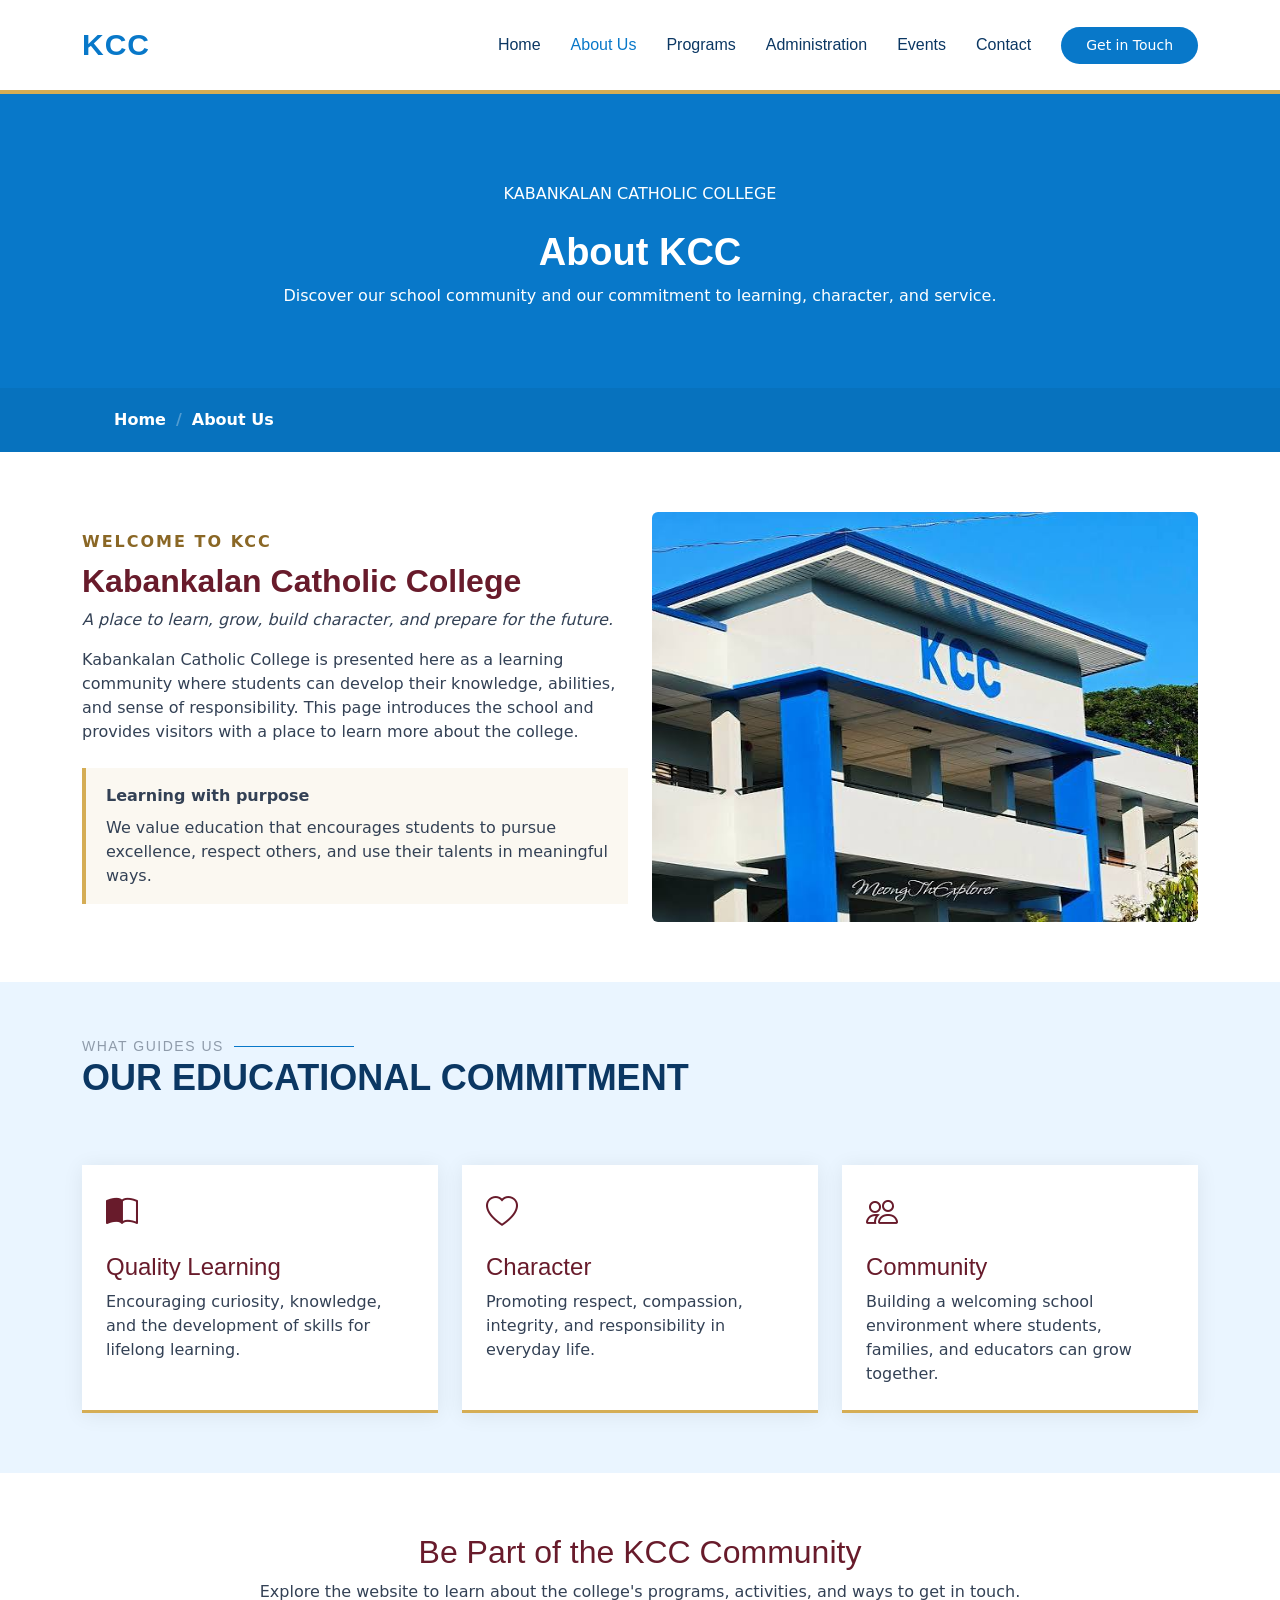
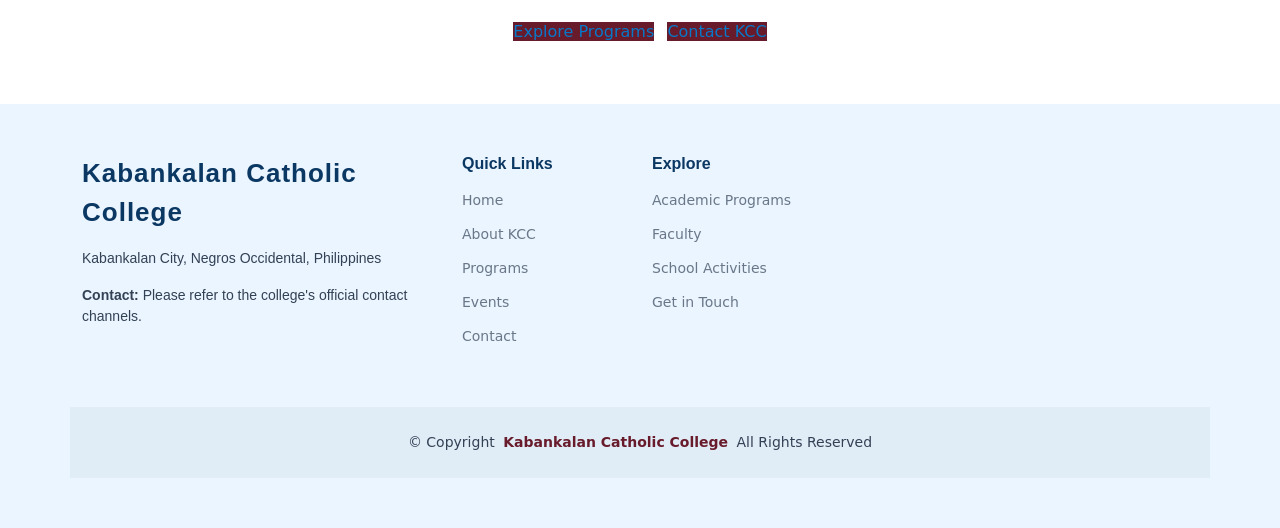
==== commit 46e13582: "update index" ====
--- a/about.html
+++ b/about.html
@@ -47,7 +47,7 @@
           <li><a href="index.html">Home</a></li>
           <li><a href="about.html" class="active">About Us</a></li>
           <li><a href="courses.html">Programs</a></li>
-          <li><a href="trainers.html">Faculty</a></li>
+          <li><a href="trainers.html">Administration</a></li>
           <li><a href="events.html">Events</a></li>
           <li><a href="contact.html">Contact</a></li>
         </ul>
--- a/assets/css/main.css
+++ b/assets/css/main.css
@@ -20,35 +20,35 @@
 /* Global Colors - The following color variables are used throughout the website. Updating them here will change the color scheme of the entire website */
 :root { 
   --background-color: #ffffff; /* Background color for the entire website, including individual sections */
-  --default-color: #444444; /* Default color used for the majority of the text content across the entire website */
-  --heading-color: #37423b; /* Color for headings, subheadings and title throughout the website */
-  --accent-color: #5fcf80; /* Accent color that represents your brand on the website. It's used for buttons, links, and other elements that need to stand out */
+  --default-color: #334155; /* Default color used for the majority of the text content across the entire website */
+  --heading-color: #0B3763; /* Color for headings, subheadings and title throughout the website */
+  --accent-color: #0878C9; /* Accent color that represents your brand on the website. It's used for buttons, links, and other elements that need to stand out */
   --surface-color: #ffffff; /* The surface color is used as a background of boxed elements within sections, such as cards, icon boxes, or other elements that require a visual separation from the global background. */
   --contrast-color: #ffffff; /* Contrast color for text, ensuring readability against backgrounds of accent, heading, or default colors. */
 }
 
 /* Nav Menu Colors - The following color variables are used specifically for the navigation menu. They are separate from the global colors to allow for more customization options */
 :root {
-  --nav-color: #272828;  /* The default color of the main navmenu links */
-  --nav-hover-color: #5fcf80; /* Applied to main navmenu links when they are hovered over or active */
+  --nav-color: #0B3763;  /* The default color of the main navmenu links */
+  --nav-hover-color: #0878C9; /* Applied to main navmenu links when they are hovered over or active */
   --nav-mobile-background-color: #ffffff; /* Used as the background color for mobile navigation menu */
   --nav-dropdown-background-color: #ffffff; /* Used as the background color for dropdown items that appear when hovering over primary navigation items */
-  --nav-dropdown-color: #272828; /* Used for navigation links of the dropdown items in the navigation menu. */
-  --nav-dropdown-hover-color: #5fcf80; /* Similar to --nav-hover-color, this color is applied to dropdown navigation links when they are hovered over. */
+  --nav-dropdown-color: #0B3763; /* Used for navigation links of the dropdown items in the navigation menu. */
+  --nav-dropdown-hover-color: #0878C9; /* Similar to --nav-hover-color, this color is applied to dropdown navigation links when they are hovered over. */
 }
 
 /* Color Presets - These classes override global colors when applied to any section or element, providing reuse of the sam color scheme. */
 
 .light-background {
-  --background-color: #f9f9f9;
+  --background-color: #EAF5FF;
   --surface-color: #ffffff;
 }
 
 .dark-background {
-  --background-color: #060606;
+  --background-color: #0B3763;
   --default-color: #ffffff;
   --heading-color: #ffffff;
-  --surface-color: #252525;
+  --surface-color: #0B3763;
   --contrast-color: #ffffff;
 }
 
@@ -2241,6 +2241,3 @@
 /*--------------------------------------------------------------
 # Starter Section Section
 --------------------------------------------------------------*/
-.starter-section {
-  /* Add your styles here */
-}
